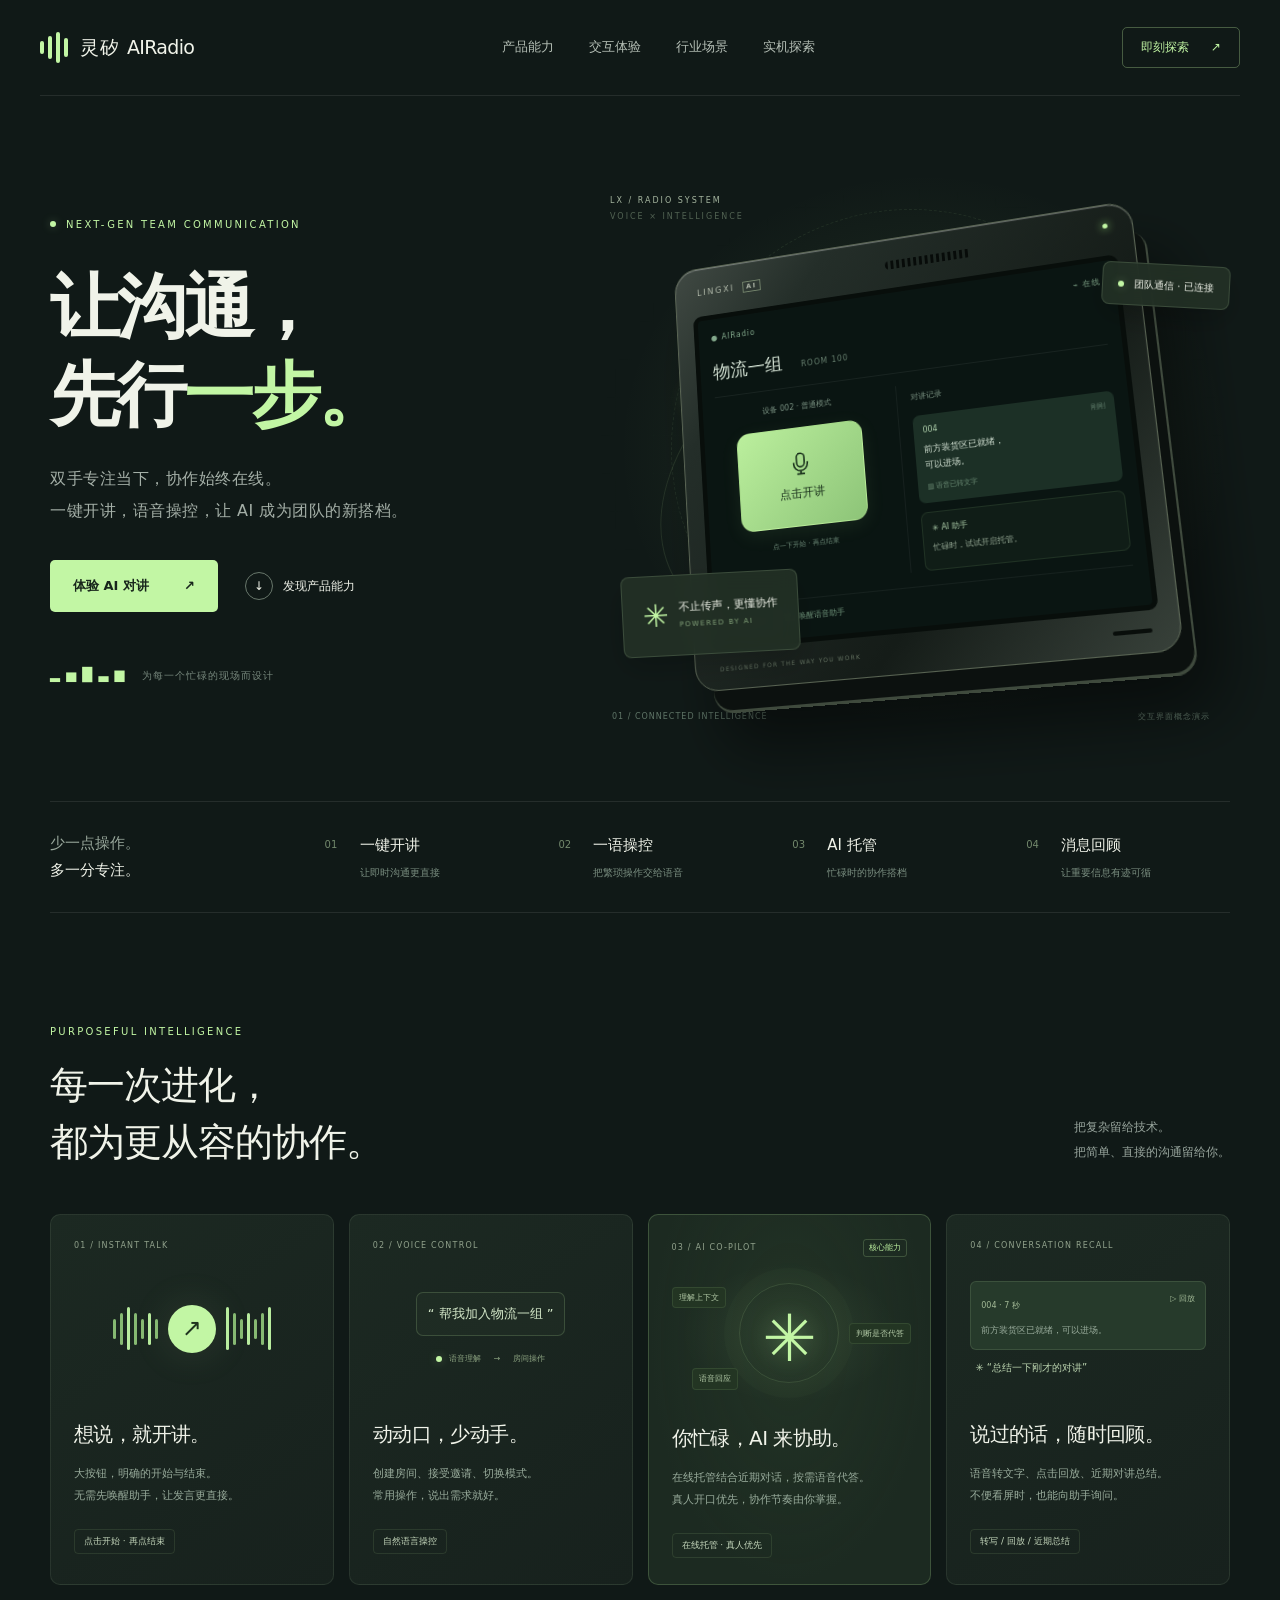
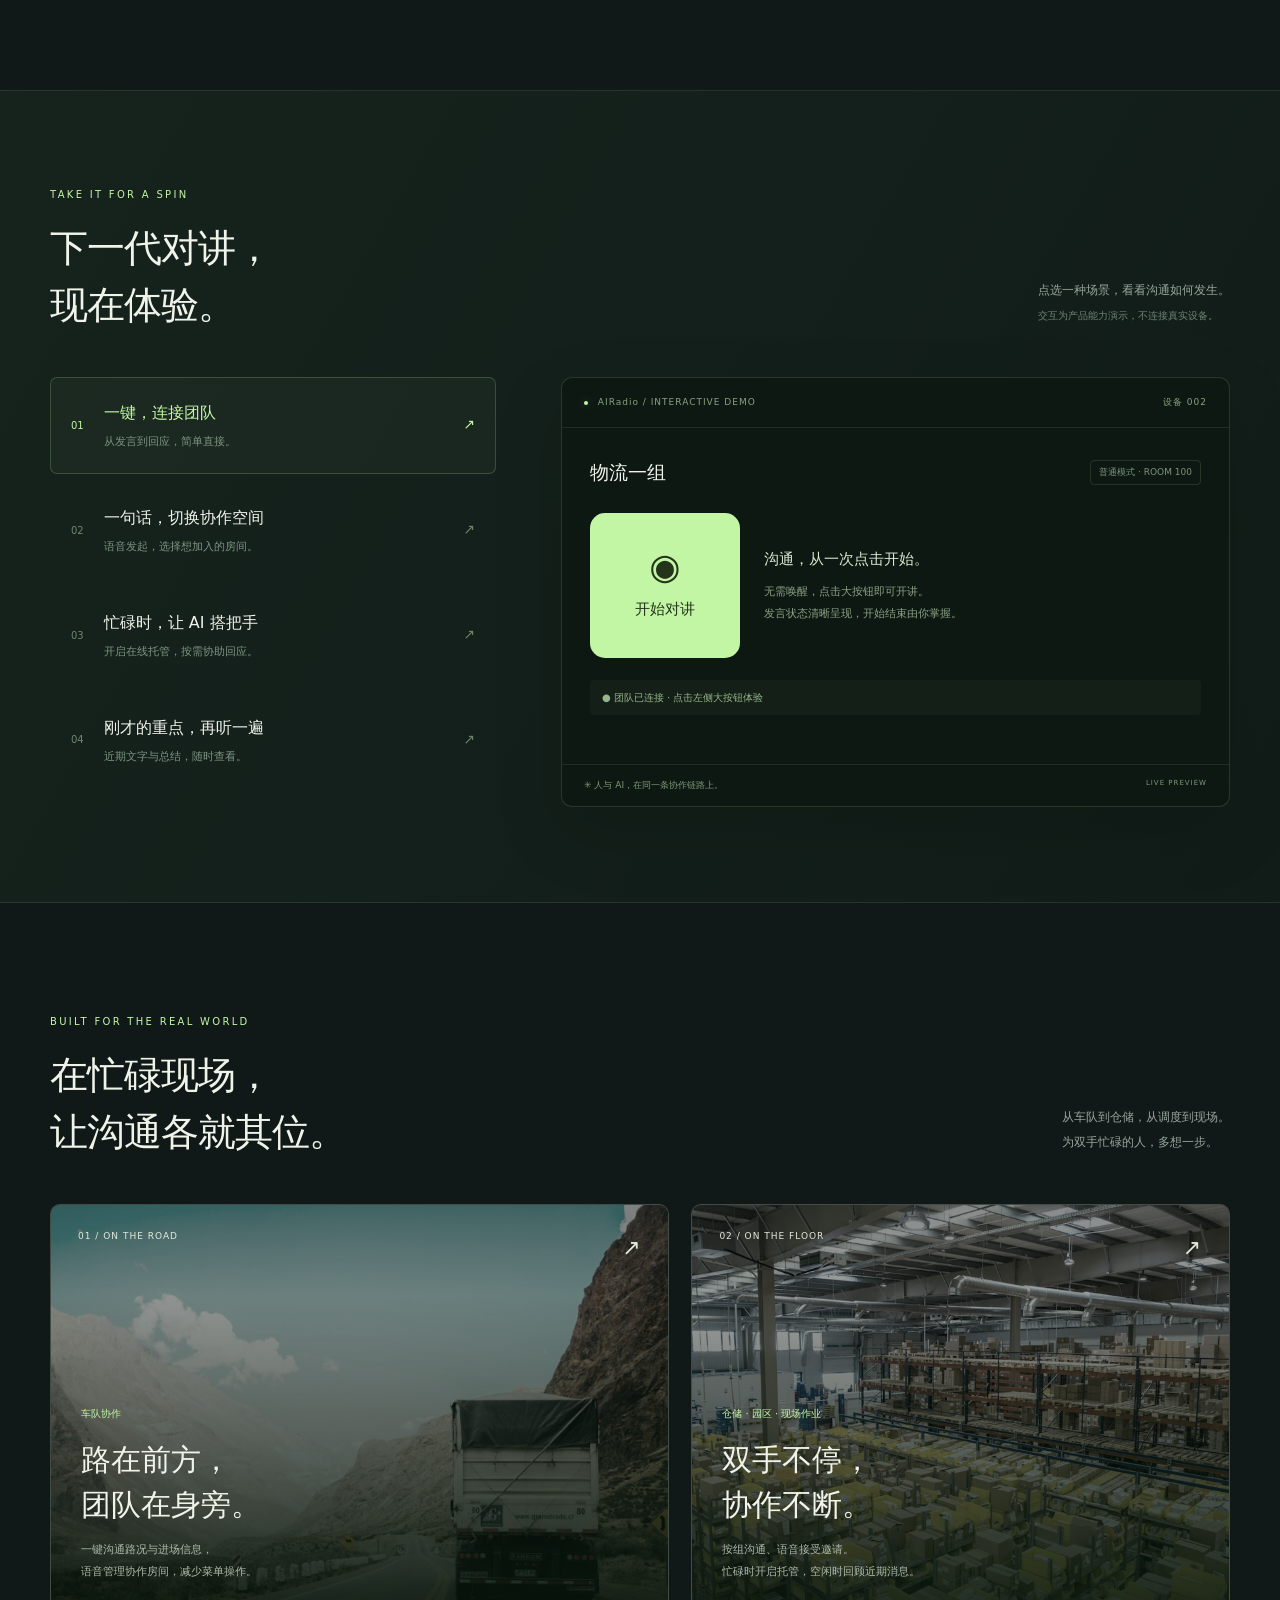
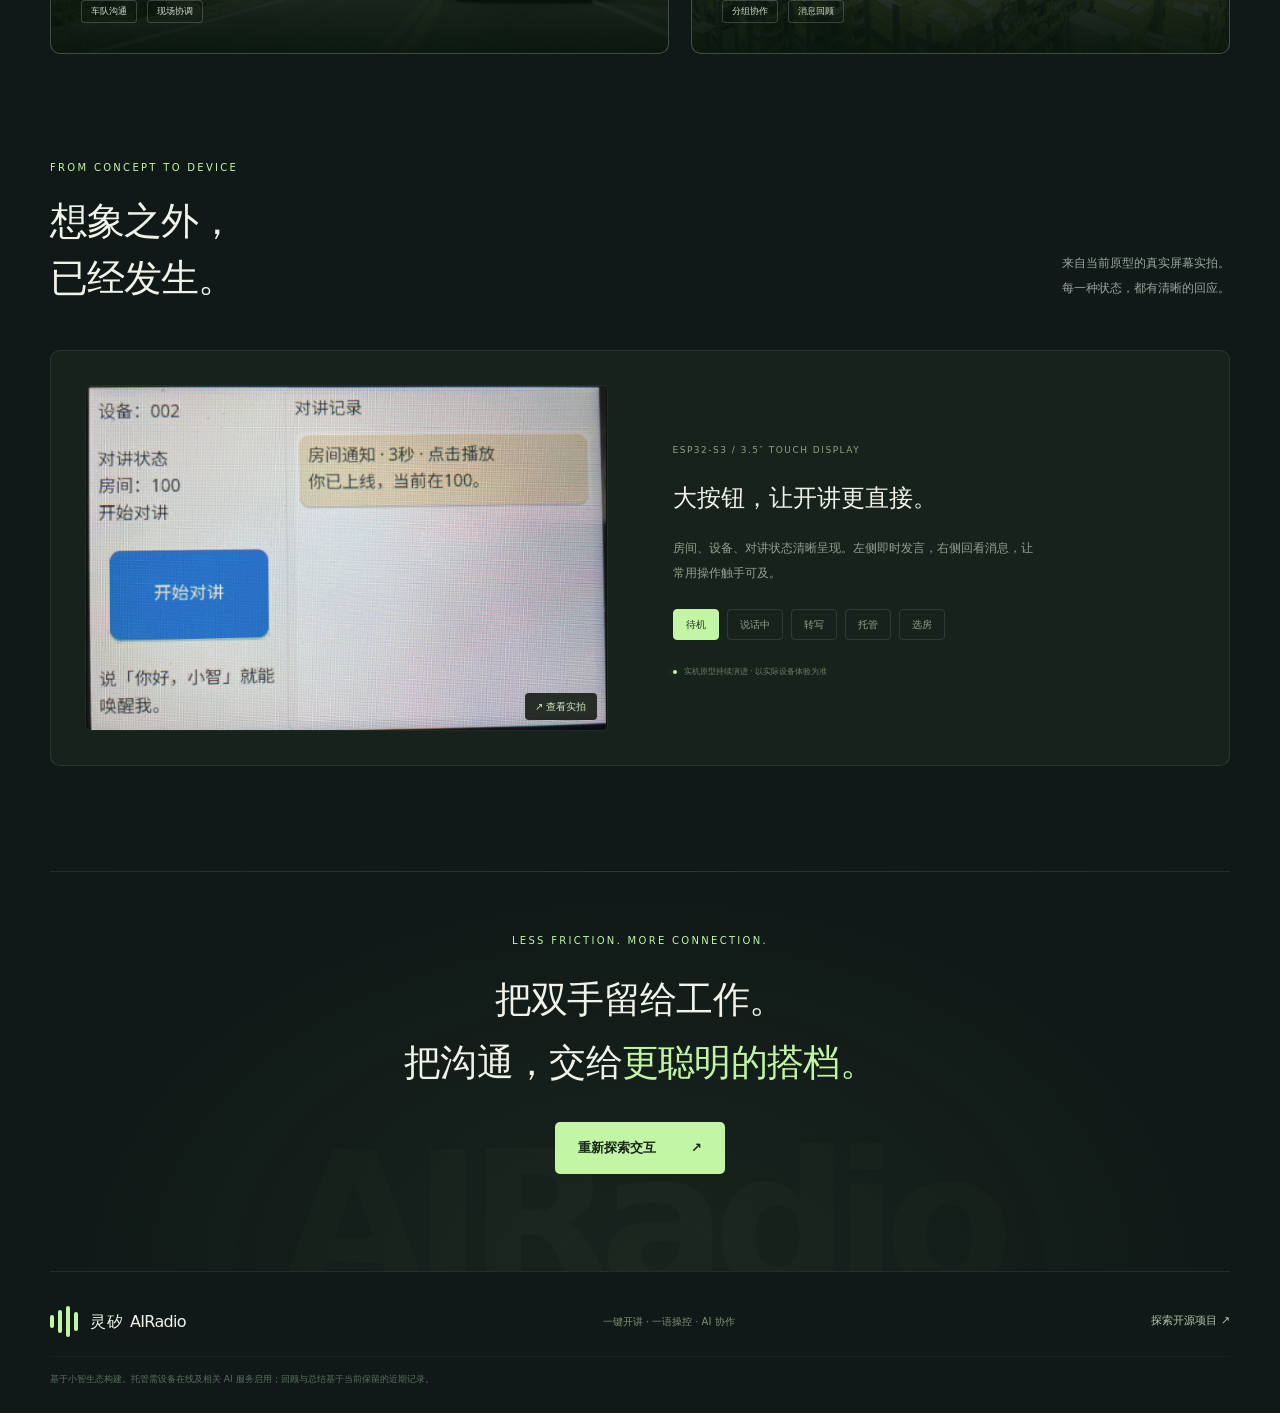
==== homeweb/index.html @ ac4392c3 "docs: 将项目定位为灵矽 AIRadio 并新增产品主页" ====
<!doctype html>
<html lang="zh-CN">
<head>
  <meta charset="utf-8"><meta name="viewport" content="width=device-width, initial-scale=1">
  <meta name="theme-color" content="#101917">
  <meta name="description" content="灵矽 AIRadio，面向忙碌现场的 AI 对讲。大按钮即时开讲，语音管理房间，AI 在线托管，近期消息随时回顾。">
  <title>灵矽 AIRadio — 让沟通，先行一步。</title>
  <link rel="icon" href="assets/favicon.svg" type="image/svg+xml">
  <link rel="stylesheet" href="styles.css">
  <script src="app.js" defer></script>
</head>
<body>
  <header class="site-header"><a class="brand" href="#" aria-label="灵矽 AIRadio 首页"><span class="brand-symbol"><i></i><i></i><i></i><i></i></span><span>灵矽 <b>AIRadio</b></span></a><nav aria-label="主导航"><a href="#capabilities">产品能力</a><a href="#experience">交互体验</a><a href="#scenarios">行业场景</a><a href="#reality">实机探索</a></nav><a class="header-action" href="#experience">即刻探索 <span>↗</span></a></header>
  <main>
    <section class="hero wrap" id="home">
      <div class="hero-copy"><div class="eyebrow"><span class="status-dot"></span> NEXT-GEN TEAM COMMUNICATION</div><h1>让沟通，<br>先行<span class="mint">一步。</span></h1><p class="hero-description">双手专注当下，协作始终在线。<br>一键开讲，语音操控，让 AI 成为团队的新搭档。</p><div class="hero-actions"><a class="button primary" href="#experience">体验 AI 对讲 <span>↗</span></a><a class="text-link" href="#capabilities"><span class="play-circle">↓</span> 发现产品能力</a></div><div class="hero-note"><span class="mini-wave">▂ ▅ █ ▃ ▆</span><span>为每一个忙碌的现场而设计</span></div></div>
      <div class="hero-visual"><div class="orbital orbital-one"></div><div class="orbital orbital-two"></div><div class="visual-coordinate">LX / RADIO SYSTEM<br><span>VOICE × INTELLIGENCE</span></div><div class="floating-tag live-tag"><span class="status-dot"></span> 团队通信 · 已连接</div>
        <div class="device" id="hero-device"><div class="device-top"><span class="device-brand">LINGXI <b>AI</b></span><span class="speaker-grille"></span><span class="device-led"></span></div><div class="device-screen"><div class="screen-top"><span>● AIRadio</span><span>⌁ 在线</span></div><div class="screen-room">物流一组 <span>ROOM 100</span></div><div class="screen-grid"><div class="screen-control"><span class="tiny-label">设备 002 · 普通模式</span><button class="talk-button" id="hero-talk" aria-label="体验开始对讲"><svg viewBox="0 0 32 32" aria-hidden="true"><rect x="11" y="4" width="10" height="17" rx="5"/><path d="M7 15v2a9 9 0 0 0 18 0v-2M16 26v4M11 30h10"/></svg><span>点击开讲</span></button><span class="screen-hint">点一下开始 · 再点结束</span></div><div class="screen-chat"><span class="tiny-label">对讲记录</span><div class="screen-message"><div>004 <span>刚刚</span></div><p>前方装货区已就绪，<br>可以进场。</p><small>▥ 语音已转文字</small></div><div class="screen-message ai-message"><div>✳ AI 助手</div><p>忙碌时，试试开启托管。</p></div></div></div><div class="screen-footer"><span class="status-dot"></span><span id="hero-device-status">说「你好，小智」唤醒语音助手</span></div></div><div class="device-bottom"><span>DESIGNED FOR THE WAY YOU WORK</span><i></i></div></div>
        <div class="floating-tag ai-tag"><span class="ai-icon">✳</span><div>不止传声，更懂协作<small>POWERED BY AI</small></div></div><div class="visual-bottom"><span>01 / CONNECTED INTELLIGENCE</span><span>交互界面概念演示</span></div></div>
    </section>
    <div class="principles wrap"><span>少一点操作。<br><b>多一分专注。</b></span><div><span>01</span><b>一键开讲</b><small>让即时沟通更直接</small></div><div><span>02</span><b>一语操控</b><small>把繁琐操作交给语音</small></div><div><span>03</span><b>AI 托管</b><small>忙碌时的协作搭档</small></div><div><span>04</span><b>消息回顾</b><small>让重要信息有迹可循</small></div></div>
    <section class="section wrap" id="capabilities"><div class="section-heading"><div><div class="eyebrow">PURPOSEFUL INTELLIGENCE</div><h2>每一次进化，<br>都为更从容的协作。</h2></div><p>把复杂留给技术。<br>把简单、直接的沟通留给你。</p></div><div class="feature-grid"><article class="feature-card talk-card"><div class="card-number">01 / INSTANT TALK</div><div class="wave-art" aria-hidden="true"><i></i><i></i><i></i><i></i><i></i><i></i><i></i><span>↗</span><i></i><i></i><i></i><i></i><i></i><i></i><i></i></div><h3>想说，就开讲。</h3><p>大按钮，明确的开始与结束。<br>无需先唤醒助手，让发言更直接。</p><span class="feature-chip">点击开始 · 再点结束</span></article><article class="feature-card voice-card"><div class="card-number">02 / VOICE CONTROL</div><div class="voice-art"><span>“ 帮我加入物流一组 ”</span><div><span class="status-dot"></span> 语音理解 <i>→</i> 房间操作</div></div><h3>动动口，少动手。</h3><p>创建房间、接受邀请、切换模式。<br>常用操作，说出需求就好。</p><span class="feature-chip">自然语言操控</span></article><article class="feature-card hosting-card"><div class="card-number">03 / AI CO-PILOT <span>核心能力</span></div><div class="hosting-art"><span class="intelligence-orb">✳</span><div class="orbit-label orbit-label-one">理解上下文</div><div class="orbit-label orbit-label-two">判断是否代答</div><div class="orbit-label orbit-label-three">语音回应</div></div><h3>你忙碌，AI 来协助。</h3><p>在线托管结合近期对话，按需语音代答。<br>真人开口优先，协作节奏由你掌握。</p><span class="feature-chip">在线托管 · 真人优先</span></article><article class="feature-card recall-card"><div class="card-number">04 / CONVERSATION RECALL</div><div class="recall-art"><div><span>004 · 7 秒</span><span>▷ 回放</span><p>前方装货区已就绪，可以进场。</p></div><span class="recall-summary">✳ “总结一下刚才的对讲”</span></div><h3>说过的话，随时回顾。</h3><p>语音转文字、点击回放、近期对讲总结。<br>不便看屏时，也能向助手询问。</p><span class="feature-chip">转写 / 回放 / 近期总结</span></article></div></section>
    <section class="experience-section" id="experience"><div class="wrap"><div class="section-heading"><div><div class="eyebrow">TAKE IT FOR A SPIN</div><h2>下一代对讲，<br>现在体验。</h2></div><p>点选一种场景，看看沟通如何发生。<br><span class="subtle">交互为产品能力演示，不连接真实设备。</span></p></div><div class="experience-layout"><div class="experience-tabs" role="tablist" aria-label="产品能力演示"><button class="experience-tab active" role="tab" id="tab-talk" aria-controls="demo-panel" aria-selected="true" data-mode="talk"><span>01</span><div><b>一键，连接团队</b><small>从发言到回应，简单直接。</small></div><i>↗</i></button><button class="experience-tab" role="tab" id="tab-voice" aria-controls="demo-panel" aria-selected="false" data-mode="voice" tabindex="-1"><span>02</span><div><b>一句话，切换协作空间</b><small>语音发起，选择想加入的房间。</small></div><i>↗</i></button><button class="experience-tab" role="tab" id="tab-hosting" aria-controls="demo-panel" aria-selected="false" data-mode="hosting" tabindex="-1"><span>03</span><div><b>忙碌时，让 AI 搭把手</b><small>开启在线托管，按需协助回应。</small></div><i>↗</i></button><button class="experience-tab" role="tab" id="tab-recall" aria-controls="demo-panel" aria-selected="false" data-mode="recall" tabindex="-1"><span>04</span><div><b>刚才的重点，再听一遍</b><small>近期文字与总结，随时查看。</small></div><i>↗</i></button></div><div class="demo-panel" id="demo-panel" role="tabpanel" aria-labelledby="tab-talk"><div class="demo-bar"><span><i class="status-dot"></i> AIRadio / INTERACTIVE DEMO</span><span>设备 002</span></div><div class="demo-content" id="demo-content" aria-live="polite"></div><div class="demo-bottom"><span>✳ 人与 AI，在同一条协作链路上。</span><span>LIVE PREVIEW</span></div></div></div></div></section>
    <section class="section wrap" id="scenarios"><div class="section-heading"><div><div class="eyebrow">BUILT FOR THE REAL WORLD</div><h2>在忙碌现场，<br>让沟通各就其位。</h2></div><p>从车队到仓储，从调度到现场。<br>为双手忙碌的人，多想一步。</p></div><div class="scenario-grid"><article class="scenario scenario-fleet"><img src="assets/truck.jpg" alt="公路上的运输卡车" loading="lazy"><div class="scenario-top"><span>01 / ON THE ROAD</span><span>↗</span></div><div class="scenario-copy"><span>车队协作</span><h3>路在前方，<br>团队在身旁。</h3><p>一键沟通路况与进场信息，<br>语音管理协作房间，减少菜单操作。</p><div class="scenario-tags"><span>车队沟通</span><span>现场协调</span></div></div></article><article class="scenario scenario-warehouse"><img src="assets/warehouse.jpg" alt="仓储物流作业环境" loading="lazy"><div class="scenario-top"><span>02 / ON THE FLOOR</span><span>↗</span></div><div class="scenario-copy"><span>仓储 · 园区 · 现场作业</span><h3>双手不停，<br>协作不断。</h3><p>按组沟通、语音接受邀请。<br>忙碌时开启托管，空闲时回顾近期消息。</p><div class="scenario-tags"><span>分组协作</span><span>消息回顾</span></div></div></article></div></section>
    <section class="reality-section wrap" id="reality"><div class="section-heading"><div><div class="eyebrow">FROM CONCEPT TO DEVICE</div><h2>想象之外，<br>已经发生。</h2></div><p>来自当前原型的真实屏幕实拍。<br>每一种状态，都有清晰的回应。</p></div><div class="reality-layout"><button class="real-photo" id="open-photo" aria-label="放大查看当前实机照片"><img id="real-image" src="assets/device-idle.png" alt="实机普通模式，蓝色大按钮和右侧对讲记录" loading="lazy"><span class="photo-expand">↗ 查看实拍</span></button><div class="reality-copy"><span class="hardware-label">ESP32-S3 / 3.5″ TOUCH DISPLAY</span><h3 id="real-title">大按钮，让开讲更直接。</h3><p id="real-description">房间、设备、对讲状态清晰呈现。左侧即时发言，右侧回看消息，让常用操作触手可及。</p><div class="photo-selectors" aria-label="选择实机照片"><button class="selected" data-photo="idle" aria-pressed="true">待机</button><button data-photo="speaking" aria-pressed="false">说话中</button><button data-photo="transcript" aria-pressed="false">转写</button><button data-photo="hosting" aria-pressed="false">托管</button><button data-photo="rooms" aria-pressed="false">选房</button></div><div class="reality-footnote"><span class="status-dot"></span> 实机原型持续演进 · 以实际设备体验为准</div></div></div></section>
    <section class="closing wrap"><div class="eyebrow">LESS FRICTION. MORE CONNECTION.</div><h2>把双手留给工作。<br>把沟通，交给<span class="mint">更聪明的搭档。</span></h2><a class="button primary" href="#experience">重新探索交互 <span>↗</span></a><div class="closing-mark" aria-hidden="true">AIRadio</div></section>
  </main>
  <footer class="wrap"><a class="brand" href="#"><span class="brand-symbol"><i></i><i></i><i></i><i></i></span><span>灵矽 <b>AIRadio</b></span></a><span>一键开讲 · 一语操控 · AI 协作</span><a href="https://github.com/liuzhe910422/AIRadio" target="_blank" rel="noopener noreferrer">探索开源项目 ↗</a><p>基于小智生态构建。托管需设备在线及相关 AI 服务启用；回顾与总结基于当前保留的近期记录。</p></footer>
  <dialog id="photo-dialog"><button class="dialog-close" aria-label="关闭照片">×</button><img alt="实机屏幕放大照片"><p id="photo-caption"></p></dialog>
</body>
</html>
---- homeweb/styles.css ----
:root{--bg:#101917;--surface:#17211e;--line:#ffffff16;--text:#f0f3e9;--muted:#98a59d;--mint:#c2f6a4;--font:'Space Grotesk','Noto Sans SC',system-ui,sans-serif}*{box-sizing:border-box}html{scroll-behavior:smooth;scroll-padding-top:100px}body{margin:0;background:var(--bg);color:var(--text);font-family:var(--font);font-size:14px;line-height:1.7}a{color:inherit;text-decoration:none}button{font:inherit;cursor:pointer}button,a{-webkit-tap-highlight-color:transparent}button:focus-visible,a:focus-visible{outline:2px solid var(--mint);outline-offset:6px}button{color:inherit}::selection{background:var(--mint);color:var(--bg)}.wrap{width:min(1240px,calc(100% - 100px));margin-inline:auto}.site-header{height:96px;width:min(1340px,calc(100% - 80px));margin:auto;display:flex;align-items:center;justify-content:space-between;border-bottom:1px solid var(--line);gap:25px}.brand{display:flex;align-items:center;gap:12px;font-size:19px;white-space:nowrap;letter-spacing:1px}.brand b{font-weight:500;letter-spacing:-.7px}.brand-symbol{display:flex;gap:4px;align-items:center;height:29px}.brand-symbol i{width:4px;background:var(--mint);height:13px;border-radius:4px}.brand-symbol i:nth-child(2){height:23px}.brand-symbol i:nth-child(3){height:31px}.brand-symbol i:nth-child(4){height:19px}.site-header nav{display:flex;gap:35px;color:#b4beb5;font-size:13px}.site-header nav a:hover,.text-link:hover{color:var(--mint)}.header-action{border:1px solid #c2f6a44d;border-radius:5px;padding:9px 18px;font-size:12px;color:var(--mint)}.header-action span{margin-left:18px}.hero{min-height:705px;display:grid;grid-template-columns:.9fr 1.1fr;align-items:center;gap:20px;position:relative}.hero-copy{padding:40px 0 35px;z-index:2}.eyebrow{font-size:10px;letter-spacing:2.3px;font-weight:500;color:var(--mint);display:flex;gap:10px;align-items:center}.status-dot{display:inline-block;width:6px;height:6px;border-radius:50%;background:var(--mint);box-shadow:0 0 10px #c2f6a44d;flex-shrink:0}.hero h1{font-size:clamp(56px,5.5vw,80px);line-height:1.25;letter-spacing:-3px;margin:30px 0 24px;font-weight:600}.mint{color:var(--mint)}.hero-description{font-size:16px;color:#a4afa7;line-height:2;letter-spacing:.5px}.hero-actions{display:flex;gap:27px;align-items:center;margin-top:33px}.button{display:inline-flex;gap:35px;align-items:center;justify-content:center;padding:15px 23px;border-radius:5px;font-size:13px;font-weight:600;transition:transform .2s,background .2s}.primary{background:var(--mint);color:#17251b}.primary:hover{background:#d7ffbf;transform:translateY(-3px)}.text-link{font-size:12px;display:flex;gap:10px;align-items:center}.play-circle{width:28px;height:28px;border:1px solid #68776b;border-radius:50%;display:grid;place-items:center}.hero-note{display:flex;align-items:center;gap:16px;color:#76877c;font-size:10px;letter-spacing:1px;margin-top:52px}.mini-wave{color:var(--mint);font-size:13px}.hero-visual{height:600px;position:relative;display:flex;align-items:center;justify-content:center;background:radial-gradient(ellipse at 52% 50%,#9fda7820,transparent 65%)}.hero-visual:before{content:'';position:absolute;inset:20px -15px;background-image:linear-gradient(#b7d6ad08 1px,transparent 1px),linear-gradient(90deg,#b7d6ad08 1px,transparent 1px);background-size:38px 38px;mask-image:radial-gradient(ellipse,black,transparent 70%)}.orbital{position:absolute;width:540px;height:330px;border:1px solid #c2f6a41b;border-radius:50%;transform:rotate(-28deg)}.orbital-two{width:480px;height:480px;transform:rotate(-28deg);border-style:dashed;border-color:#c2f6a414}.orbital-one:after{content:'';position:absolute;width:7px;height:7px;border-radius:50%;background:var(--mint);left:18%;top:4%;box-shadow:0 0 20px var(--mint)}.visual-coordinate{position:absolute;top:44px;left:18px;color:#a5b59f;font-size:8px;letter-spacing:2px;line-height:2}.visual-coordinate span{color:#526353}.visual-bottom{position:absolute;bottom:25px;inset-inline:20px;display:flex;justify-content:space-between;font-size:8px;letter-spacing:1px;color:#607668}.device{width:485px;padding:19px 18px 15px;background:linear-gradient(130deg,#404943 0%,#242e29 20%,#151c18 65%,#38413a);border:1px solid #596453;border-radius:25px;transform:perspective(1300px) rotateY(-13deg) rotateX(9deg) rotateZ(-7deg);box-shadow:14px 25px 0 -5px #0c110f,15px 27px 0 -4px #3f4a3d,30px 55px 65px #0008,inset 0 1px 1px #ffffff55;position:relative;z-index:2;transition:transform .7s}.device:hover{transform:perspective(1300px) rotateY(-7deg) rotateX(5deg) rotateZ(-4deg)}.device-top{height:33px;display:flex;align-items:flex-start;justify-content:space-between;padding:0 6px}.device-brand{font-size:9px;letter-spacing:2px;color:#b1b9aa}.device-brand b{border:1px solid #73836b;padding:1px 3px;margin-left:4px;font-size:7px}.speaker-grille{height:9px;width:90px;border-radius:5px;background:repeating-linear-gradient(90deg,#070b09 0 3px,transparent 3px 6px);margin-top:4px}.device-led{height:5px;width:5px;border-radius:50%;background:var(--mint);box-shadow:0 0 9px #b1ff8a}.device-screen{background:#0a1512;border:5px solid #080e0b;border-radius:9px;overflow:hidden;padding:14px;color:#d5e3d5}.screen-top{display:flex;justify-content:space-between;font-size:8px;color:#83a98c;letter-spacing:1px}.screen-room{font-size:19px;margin:13px 0;border-bottom:1px solid #ffffff0f;padding-bottom:11px}.screen-room>span{font-size:8px;letter-spacing:1px;color:#667f6e;margin-left:14px}.screen-grid{display:grid;grid-template-columns:.9fr 1.1fr;gap:17px}.tiny-label{font-size:8px;color:#7b9383}.screen-control{display:flex;align-items:center;flex-direction:column;padding-top:1px}.talk-button{border:1px solid #d4ffa540;background:linear-gradient(135deg,#bbef9d,#8dc478);color:#19301b;border-radius:14px;width:134px;height:102px;display:flex;flex-direction:column;align-items:center;justify-content:center;gap:8px;margin-top:15px;font-size:12px;box-shadow:0 5px 20px #a5e58315;transition:.25s}.talk-button:hover{box-shadow:0 0 30px #a5e58344}.talk-button svg{width:26px;height:26px;fill:none;stroke:currentColor;stroke-width:2}.talk-button.is-talking{background:#f0c771}.screen-hint{font-size:7px;color:#6e8b79;margin-top:13px}.screen-chat{border-left:1px solid #ffffff0d;padding-left:14px}.screen-message{font-size:9px;background:#1c3026;border-radius:7px;padding:9px;margin-top:9px}.screen-message>div{color:#adceaa;font-size:8px}.screen-message>div>span{float:right;color:#5f7c6a;font-size:7px}.screen-message p{margin:5px 0;line-height:1.8}.screen-message small{font-size:7px;color:#6d8e77}.ai-message{background:#c2f6a409;border:1px solid #c2f6a418}.ai-message p{font-size:8px;color:#98ab97}.screen-footer{display:flex;gap:7px;align-items:center;border-top:1px solid #ffffff0d;padding-top:10px;margin-top:14px;font-size:8px;color:#72977d}.screen-footer .status-dot{width:4px;height:4px}.device-bottom{display:flex;align-items:center;justify-content:space-between;margin-top:14px;padding-inline:8px;color:#657362;font-size:6px;letter-spacing:1.3px}.device-bottom i{width:37px;height:4px;background:#090e0b;border-radius:3px}.floating-tag{position:absolute;z-index:3;display:flex;gap:10px;align-items:center;border:1px solid #a4c09733;background:#233126db;backdrop-filter:blur(12px);border-radius:8px;box-shadow:0 12px 30px #0003}.live-tag{right:0;top:115px;font-size:10px;padding:12px 15px;transform:rotate(3deg)}.ai-tag{bottom:95px;left:30px;padding:13px 20px;font-size:11px;transform:rotate(-3deg)}.ai-tag small{display:block;color:#83a179;font-size:7px;letter-spacing:1.4px;margin-top:3px}.ai-icon{font-size:31px;color:var(--mint)}.principles{display:grid;grid-template-columns:1.2fr repeat(4,1fr);gap:30px;padding-block:28px;border-block:1px solid var(--line)}.principles>span{font-size:15px;color:#99a89c;line-height:1.8}.principles>span b{color:var(--text);font-weight:500}.principles>div{display:grid;grid-template-columns:25px 1fr;align-content:center;column-gap:10px}.principles>div>span{font-size:10px;color:#72886c;padding-top:3px}.principles b{font-size:15px;font-weight:500}.principles small{grid-column:2;color:#7a8e80;font-size:10px;margin-top:5px}.section{padding-top:110px;padding-bottom:105px}.section-heading{display:flex;align-items:flex-end;justify-content:space-between;gap:30px;margin-bottom:43px}.section-heading h2{font-size:38px;line-height:1.5;letter-spacing:-1px;font-weight:500;margin:17px 0 0}.section-heading>p{font-size:12px;color:var(--muted);line-height:2.1;margin:0 0 6px}.feature-grid{display:grid;grid-template-columns:repeat(4,1fr);gap:15px}.feature-card{background:linear-gradient(145deg,#1c2922,#17211d);border:1px solid #d9f5ca16;padding:24px 23px 26px;border-radius:10px;overflow:hidden;transition:transform .3s,border-color .3s}.feature-card:hover{transform:translateY(-6px);border-color:#c2f6a458}.card-number{font-size:8px;letter-spacing:1.2px;color:#91a28c;display:flex;align-items:center;justify-content:space-between;white-space:nowrap}.card-number>span{color:var(--mint);font-size:8px;letter-spacing:0;border:1px solid #c2f6a433;border-radius:3px;padding:1px 5px}.feature-card h3{font-size:20px;letter-spacing:-.6px;margin:12px 0;font-weight:500}.feature-card p{font-size:11px;line-height:2;color:#98ab9b;margin:0}.feature-chip{display:inline-block;margin-top:22px;font-size:9px;color:#c5d7bc;border:1px solid #c2f6a41b;padding:4px 9px;border-radius:4px}.wave-art,.voice-art,.hosting-art,.recall-art{height:152px;position:relative;display:flex;align-items:center;justify-content:center}.wave-art{gap:4px}.wave-art i{height:20px;width:3px;border-radius:3px;background:#86b972}.wave-art i:nth-child(3n){height:43px;background:#b8ec9e}.wave-art i:nth-child(4n){height:62px}.wave-art i:nth-child(2n){height:32px}.wave-art>span{display:grid;place-items:center;width:48px;height:48px;flex-shrink:0;margin-inline:6px;border-radius:50%;background:var(--mint);color:#20341f;font-size:24px;box-shadow:0 0 40px #b6e39820}.voice-art{flex-direction:column;gap:16px}.voice-art>span{font-size:13px;white-space:nowrap;color:#d3e7c8;padding:10px 11px;border:1px solid #bce69e30;border-radius:7px;background:#bce69e06}.voice-art>div{display:flex;align-items:center;gap:7px;font-size:8px;color:#8ca380}.voice-art i{font-style:normal;margin-inline:6px}.hosting-card{background:radial-gradient(ellipse at 50% 35%,#3c573530,transparent 70%),#1c2a21;border-color:#c2f6a432}.hosting-art{background:radial-gradient(ellipse,#c2f6a414,transparent 65%)}.intelligence-orb{font-size:65px;color:var(--mint);width:100px;height:100px;border:1px solid #c2f6a421;border-radius:50%;display:grid;place-items:center;box-shadow:0 0 0 15px #c2f6a405;text-shadow:0 0 22px #b9ffa34a}.orbit-label{position:absolute;font-size:8px;padding:3px 6px;background:#233523;border:1px solid #c2f6a41a;border-radius:4px;color:#b2c9a6}.orbit-label-one{left:0;top:30px}.orbit-label-two{right:-4px;top:66px}.orbit-label-three{left:20px;bottom:19px}.recall-art{flex-direction:column;gap:9px;align-items:stretch}.recall-art>div{border:1px solid #b2d69e25;border-radius:6px;padding:10px;background:#263a2b}.recall-art>div span{font-size:8px;color:#a3ba97}.recall-art>div span:nth-child(2){float:right}.recall-art p{font-size:9px;margin-top:5px;white-space:nowrap}.recall-summary{font-size:10px;color:#bdd6b1;padding-left:5px}.experience-section{border-block:1px solid var(--line);padding-block:95px;background:linear-gradient(120deg,#16231d,#111c18)}.subtle{font-size:10px;color:#6f8376}.experience-layout{display:grid;grid-template-columns:.8fr 1.2fr;gap:65px}.experience-tabs{display:flex;flex-direction:column;gap:8px}.experience-tab{display:flex;text-align:left;align-items:center;gap:20px;border:1px solid transparent;background:transparent;border-radius:7px;padding:21px 20px;transition:.3s}.experience-tab>span{font-size:10px;color:#70856f}.experience-tab b{font-weight:500;font-size:16px}.experience-tab small{display:block;font-size:11px;color:#7d9582;margin-top:7px}.experience-tab>i{margin-left:auto;font-style:normal;color:#6c8369}.experience-tab.active{border-color:#c2f6a430;background:#c2f6a409}.experience-tab.active>span,.experience-tab.active>i,.experience-tab.active b{color:var(--mint)}.demo-panel{border:1px solid #96bd8b32;border-radius:11px;overflow:hidden;background:#0d1813;display:flex;flex-direction:column;min-height:430px;box-shadow:0 25px 70px #0002}.demo-bar{display:flex;justify-content:space-between;padding:17px 22px;border-bottom:1px solid var(--line);font-size:9px;letter-spacing:1px;color:#88a380}.demo-bar .status-dot{width:4px;height:4px;margin-right:6px}.demo-content{padding:28px;flex:1;animation:appear .35s}.demo-bottom{display:flex;justify-content:space-between;gap:10px;padding:13px 22px;border-top:1px solid var(--line);font-size:9px;color:#7c9877}.demo-bottom>span:last-child{font-size:7px;letter-spacing:1px}.demo-room{display:flex;align-items:center;justify-content:space-between;font-size:19px;margin-bottom:25px}.demo-room small{font-size:9px;color:#7c9477;border:1px solid #c2f6a420;border-radius:4px;padding:4px 8px}.demo-talk-layout{display:grid;grid-template-columns:150px 1fr;gap:24px;align-items:center}.demo-talk-button{border:0;border-radius:15px;background:var(--mint);color:#23341b;width:150px;height:145px;display:flex;flex-direction:column;align-items:center;justify-content:center;gap:12px;font-size:15px}.demo-talk-button .mic-symbol{font-size:36px;line-height:1}.demo-talk-button.recording{background:#f1ce83;animation:record 1.5s infinite}.demo-info{font-size:11px;color:#8ca284}.demo-info b{display:block;color:#dae9cf;font-size:15px;font-weight:400;margin-bottom:9px}.demo-info p{margin:0;line-height:2}.demo-event{margin-top:22px;background:#c2f6a408;padding:9px 12px;border-radius:4px;color:#96b58a;font-size:10px}.command-bubble{display:flex;align-items:center;gap:10px;border:1px solid #c2f6a42a;background:#c2f6a40a;border-radius:8px;padding:13px 17px;font-size:15px;color:#daecd1;margin-bottom:17px}.command-bubble span{color:var(--mint);font-size:22px}.room-options{display:grid;grid-template-columns:1fr 1fr;gap:10px}.room-option{border:1px solid #c2f6a420;background:#18291c;border-radius:6px;text-align:left;padding:14px;color:#cddfc2;font-size:12px}.room-option small{display:block;color:#718c69;font-size:9px;margin-top:5px}.room-option.selected{border-color:var(--mint)}.hosting-demo-head{display:flex;align-items:center;justify-content:space-between;margin-bottom:15px}.hosting-demo-head>span{color:#dfc98a;font-size:11px}.toggle{border:1px solid #b7be9c44;background:#263123;width:46px;height:25px;padding:3px;border-radius:30px}.toggle i{display:block;height:17px;width:17px;background:#8c9e85;border-radius:50%;transition:transform .25s}.toggle[aria-checked=true]{background:var(--mint)}.toggle[aria-checked=true] i{background:#2c4622;transform:translateX(20px)}.dialog-message{font-size:12px;border-radius:7px;padding:12px 15px;background:#203023;margin-bottom:10px;max-width:85%}.dialog-message small{display:block;font-size:9px;color:#9bb38e;margin-bottom:5px}.dialog-message.ai{margin-left:auto;background:#c2f6a412;border:1px solid #c2f6a425;color:#c4e5b3}.demo-caption{font-size:9px;color:#6f8968;margin-top:15px}.summary-box{padding:17px;border:1px solid #c2f6a427;border-radius:7px;background:#c2f6a408;color:#bdd3b1;font-size:12px;line-height:2}.summary-box b{display:block;color:var(--mint);font-weight:400;font-size:10px;margin-bottom:8px}.scenario-grid{display:grid;grid-template-columns:1.15fr 1fr;gap:22px}.scenario{height:450px;position:relative;border-radius:10px;overflow:hidden;border:1px solid #ffffff20;background:#253229}.scenario>img{width:100%;height:100%;object-fit:cover;filter:saturate(.4) brightness(.75);transition:transform .8s}.scenario:hover>img{transform:scale(1.05)}.scenario:after{content:'';position:absolute;inset:0;background:linear-gradient(180deg,#0e1a1750,#0d1b1330 20%,#07150bf2 100%)}.scenario-top{position:absolute;z-index:1;inset:24px 27px auto;display:flex;justify-content:space-between;color:#e3eadd;font-size:9px;letter-spacing:1px}.scenario-top>span:last-child{font-size:22px}.scenario-copy{position:absolute;z-index:1;bottom:30px;left:30px}.scenario-copy>span{font-size:10px;color:var(--mint)}.scenario-copy h3{font-size:30px;font-weight:500;line-height:1.5;margin:12px 0}.scenario-copy p{font-size:11px;color:#acb9aa;line-height:2}.scenario-tags{display:flex;gap:10px;margin-top:17px}.scenario-tags span{font-size:9px;border:1px solid #ffffff30;border-radius:3px;padding:3px 9px;color:#ced8c9}.reality-section{padding-bottom:105px}.reality-layout{display:grid;grid-template-columns:1fr 1fr;gap:65px;align-items:center;padding:34px;border:1px solid var(--line);border-radius:10px;background:#18221d}.real-photo{padding:0;background:#0c130f;border:1px solid #5b685049;border-radius:6px;position:relative;overflow:hidden;aspect-ratio:1.51;display:block;width:100%}.real-photo>img{width:100%;height:100%;object-fit:contain;display:block}.photo-expand{position:absolute;bottom:10px;right:10px;font-size:10px;background:#0d160cd9;padding:5px 10px;border-radius:4px;color:#d0e5c0}.hardware-label{font-size:9px;letter-spacing:1.5px;color:#8ba27f}.reality-copy h3{font-weight:500;font-size:24px;margin:17px 0}.reality-copy>p{font-size:12px;line-height:2.1;color:#8fa18f;max-width:365px;min-height:50px}.photo-selectors{display:flex;gap:8px;margin-top:23px;flex-wrap:wrap}.photo-selectors button{background:transparent;border:1px solid #b3d1a325;border-radius:4px;color:#92a288;padding:6px 12px;font-size:10px}.photo-selectors button.selected{background:var(--mint);color:#25331d;border-color:var(--mint)}.reality-footnote{font-size:8px;color:#697f63;margin-top:25px;display:flex;align-items:center;gap:7px}.reality-footnote .status-dot{width:4px;height:4px}.closing{position:relative;overflow:hidden;min-height:400px;padding:60px 0 95px;text-align:center;border-top:1px solid var(--line);background:radial-gradient(ellipse at 50% 100%,#8ba97412,transparent 70%)}.closing .eyebrow{justify-content:center}.closing h2{font-size:37px;font-weight:500;line-height:1.7;letter-spacing:-.7px;margin:20px 0 27px;position:relative;z-index:1}.closing .button{position:relative;z-index:1}.closing-mark{position:absolute;bottom:-75px;left:50%;transform:translateX(-50%);font-size:190px;font-weight:700;letter-spacing:-15px;line-height:1.3;color:#c2f6a405;white-space:nowrap;pointer-events:none}footer{display:flex;align-items:center;justify-content:space-between;flex-wrap:wrap;gap:20px;border-top:1px solid var(--line);padding-block:35px 26px}footer .brand{font-size:16px}footer>span{font-size:10px;color:#7e927b}footer>a:last-of-type{font-size:11px;color:#b5c6ac}footer>p{width:100%;font-size:9px;color:#59705e;margin:0;padding-top:15px;border-top:1px solid #ffffff08}dialog{max-width:min(950px,90vw);padding:30px 20px 10px;background:#18231c;color:var(--text);border:1px solid #a5bf9244;border-radius:10px}dialog::backdrop{background:#030a07df;backdrop-filter:blur(9px)}dialog img{max-width:100%;max-height:75vh;display:block;margin:auto}dialog p{font-size:12px;color:#b8c9b0}.dialog-close{position:absolute;right:5px;top:0;width:30px;height:30px;background:none;border:0;font-size:23px}.reveal{opacity:0;transform:translateY(20px);transition:opacity .7s,transform .7s}.reveal.visible{opacity:1;transform:translateY(0)}@keyframes appear{from{opacity:0;transform:translateY(6px)}to{opacity:1;transform:translateY(0)}}@keyframes record{50%{box-shadow:0 0 0 7px #f1ce8310}}@media(min-width:1550px){.hero{min-height:780px}.hero-visual{transform:scale(1.06)}}@media(max-width:1150px){.wrap{width:calc(100% - 64px)}.site-header{width:calc(100% - 64px)}.hero h1{font-size:64px}.hero-visual{transform:scale(.88);transform-origin:center right}.hero{grid-template-columns:.9fr 1.1fr;gap:0;min-height:660px}.device{flex-shrink:0}.hero-actions{gap:15px}.feature-grid{grid-template-columns:1fr 1fr}.feature-card{padding:25px 30px}.voice-art>span{font-size:15px}.experience-layout{gap:28px;grid-template-columns:.85fr 1.15fr}.experience-tab{padding:20px 12px;gap:12px}.experience-tab b{font-size:14px}.demo-content{padding:22px}.demo-talk-layout{gap:16px;grid-template-columns:130px 1fr}.demo-talk-button{width:130px}.reality-layout{gap:30px}.principles{gap:18px}.principles>div{column-gap:4px;grid-template-columns:20px 1fr}.reality-copy h3{font-size:21px}}
@media(max-width:800px){.site-header{height:80px}.site-header nav{gap:18px;font-size:11px}.header-action{display:none}.hero{grid-template-columns:1fr;min-height:auto}.hero-copy{padding-top:65px}.hero h1{font-size:70px}.hero-description{font-size:15px}.hero-note{margin-top:30px}.hero-visual{transform:none;height:530px;max-width:620px;width:100%;margin:auto}.live-tag{right:15px;top:70px}.visual-coordinate{top:20px}.ai-tag{bottom:60px}.visual-bottom{bottom:0}.principles{margin-top:35px;grid-template-columns:repeat(4,1fr);gap:12px}.principles>span{grid-column:1/-1;font-size:14px;display:flex;gap:8px}.principles>span br{display:none}.principles b{font-size:13px}.principles small{font-size:9px}.section{padding-block:80px}.section-heading h2{font-size:32px}.section-heading>p{font-size:11px}.experience-section{padding-block:70px}.experience-layout{grid-template-columns:1fr}.experience-tabs{display:grid;grid-template-columns:1fr 1fr;gap:8px}.experience-tab{padding:15px 12px;gap:9px}.experience-tab b{font-size:12px}.experience-tab small{font-size:9px}.experience-tab>i{display:none}.demo-panel{min-height:400px}.demo-content{padding:25px 35px}.demo-talk-layout{grid-template-columns:150px 1fr;gap:35px}.demo-talk-button{width:150px}.scenario-grid{gap:15px;grid-template-columns:1fr 1fr}.scenario{height:400px}.scenario-copy{left:22px;right:15px}.scenario-copy h3{font-size:25px}.scenario-top{inset-inline:22px}.scenario-copy p{font-size:10px}.reality-section{padding-bottom:80px}.reality-layout{padding:25px;grid-template-columns:1fr;gap:25px}.real-photo{max-width:550px;margin:auto}.reality-copy>p{max-width:none;min-height:0}.closing h2{font-size:29px}.closing-mark{font-size:145px;bottom:-50px}footer>span{display:none}}
@media(max-width:520px){.wrap,.site-header{width:calc(100% - 40px)}.site-header{height:72px}.brand{font-size:17px;gap:9px}.site-header nav{gap:15px}.site-header nav a:nth-child(3),.site-header nav a:nth-child(4){display:none}.hero-copy{padding-top:48px}.eyebrow{font-size:8px;letter-spacing:1.6px}.hero h1{font-size:58px;margin-top:24px;letter-spacing:-2px}.hero-description{font-size:12px;line-height:2.1}.hero-actions{gap:20px}.button{padding:13px 18px;font-size:11px;gap:22px}.text-link{font-size:10px;gap:7px}.hero-note{font-size:8px}.hero-visual{height:360px;margin-top:15px;background:radial-gradient(ellipse,#9fda7820,transparent 70%)}.device{width:385px;padding:14px 12px 12px;transform:perspective(1000px) rotateY(-12deg) rotateX(8deg) rotateZ(-6deg) scale(.78);flex-shrink:0}.device:hover{transform:perspective(1000px) rotateY(-12deg) rotateX(8deg) rotateZ(-6deg) scale(.78)}.device-screen{padding:10px}.device-top{height:27px}.screen-grid{gap:8px}.talk-button{width:105px;height:85px;font-size:10px}.screen-message{font-size:8px;padding:7px}.screen-chat{padding-left:9px}.screen-hint{font-size:6px}.screen-room{font-size:16px}.orbital{width:320px;height:230px}.orbital-two{width:300px;height:300px}.floating-tag{border-radius:5px}.live-tag{font-size:8px;padding:7px 9px;top:30px;right:0}.ai-tag{padding:7px 11px;left:0;bottom:27px;font-size:9px}.ai-icon{font-size:24px}.ai-tag small{font-size:6px}.visual-coordinate{top:3px;left:0;font-size:6px}.visual-bottom{font-size:5px;inset-inline:0;bottom:0}.principles{margin-top:25px;padding-block:20px;grid-template-columns:1fr 1fr;gap:20px}.principles>span{margin-bottom:0;font-size:13px}.principles>div{grid-template-columns:20px 1fr;column-gap:5px}.principles b{font-size:14px}.principles small{font-size:10px}.section{padding-block:65px}.section-heading{display:block;margin-bottom:28px}.section-heading h2{font-size:29px;margin-top:14px}.section-heading>p{margin-top:20px;font-size:11px}.feature-grid{gap:12px}.feature-card{padding:17px 14px 20px;border-radius:7px}.card-number{font-size:6px;letter-spacing:.5px}.card-number>span{font-size:6px;padding-inline:3px}.feature-card h3{font-size:16px;letter-spacing:-.5px;margin-top:6px}.feature-card p{font-size:9px;line-height:1.9}.feature-card p br{display:none}.feature-chip{font-size:7px;padding:3px 6px;margin-top:14px;white-space:nowrap}.wave-art,.voice-art,.hosting-art,.recall-art{height:125px}.wave-art{gap:3px}.wave-art>span{width:34px;height:34px;margin-inline:3px;font-size:19px}.wave-art i{width:2px}.wave-art i:nth-child(4n){height:45px}.voice-art>span{font-size:9px;padding:8px 5px}.voice-art>div{font-size:6px;gap:4px}.voice-art i{margin-inline:2px}.voice-art .status-dot{width:4px;height:4px}.intelligence-orb{width:75px;height:75px;font-size:45px}.orbit-label{font-size:6px;padding:2px 4px}.orbit-label-one{left:-6px;top:19px}.orbit-label-two{right:-6px;top:53px}.orbit-label-three{bottom:13px;left:0}.recall-art>div{padding:7px}.recall-art>div span{font-size:6px}.recall-art p{font-size:7px;white-space:normal}.recall-summary{font-size:7px;padding:0}.experience-section{padding-block:60px}.experience-tabs{gap:7px}.experience-tab{padding:13px 9px;gap:8px}.experience-tab>span{font-size:8px}.experience-tab b{font-size:11px;letter-spacing:-.3px}.experience-tab small{display:none}.demo-bar{padding:14px;font-size:7px;letter-spacing:.5px}.demo-content{padding:22px 17px}.demo-panel{min-height:370px}.demo-room{font-size:17px}.demo-talk-layout{grid-template-columns:110px 1fr;gap:18px}.demo-talk-button{width:110px;height:125px;font-size:13px}.demo-info{font-size:10px}.demo-info b{font-size:13px}.demo-bottom{padding:12px;font-size:8px}.demo-bottom>span:last-child{display:none}.demo-event{font-size:8px}.command-bubble{font-size:12px;padding:11px}.room-option{font-size:11px;padding:12px}.dialog-message{font-size:11px}.scenario-grid{grid-template-columns:1fr;gap:17px}.scenario{height:380px}.scenario-copy h3{font-size:29px}.scenario-copy p{font-size:11px}.reality-layout{padding:16px;gap:20px}.reality-copy{padding:3px}.reality-copy h3{font-size:21px}.reality-copy>p{font-size:11px}.hardware-label{font-size:8px}.photo-selectors{gap:6px}.photo-selectors button{padding:6px 10px}.reality-footnote{font-size:7px}.reality-section{padding-bottom:60px}.closing{padding:50px 0 70px;min-height:320px}.closing h2{font-size:25px;letter-spacing:-1px;line-height:1.8}.closing-mark{font-size:100px;letter-spacing:-8px;bottom:-30px}footer{gap:15px;padding-block:25px}footer .brand{font-size:14px}footer>a:last-of-type{font-size:10px}footer>p{font-size:8px;line-height:1.9}dialog{padding:30px 12px 8px}dialog p{font-size:10px}}
@media(prefers-reduced-motion:reduce){html{scroll-behavior:auto}*,*:before,*:after{animation:none!important;transition:none!important}.reveal{opacity:1;transform:none}}
/* Keep transformed decorative hardware inside the mobile grid's available width. */
.hero-copy,.hero-visual{min-width:0}
@media(max-width:520px){.hero-visual{overflow:clip}.live-tag{right:4px}.hero-visual:before{inset-inline:0}}
@media(min-width:801px) and (max-width:1150px){.hero-visual{clip-path:inset(-30px 0 -30px -40px);overflow:clip}}
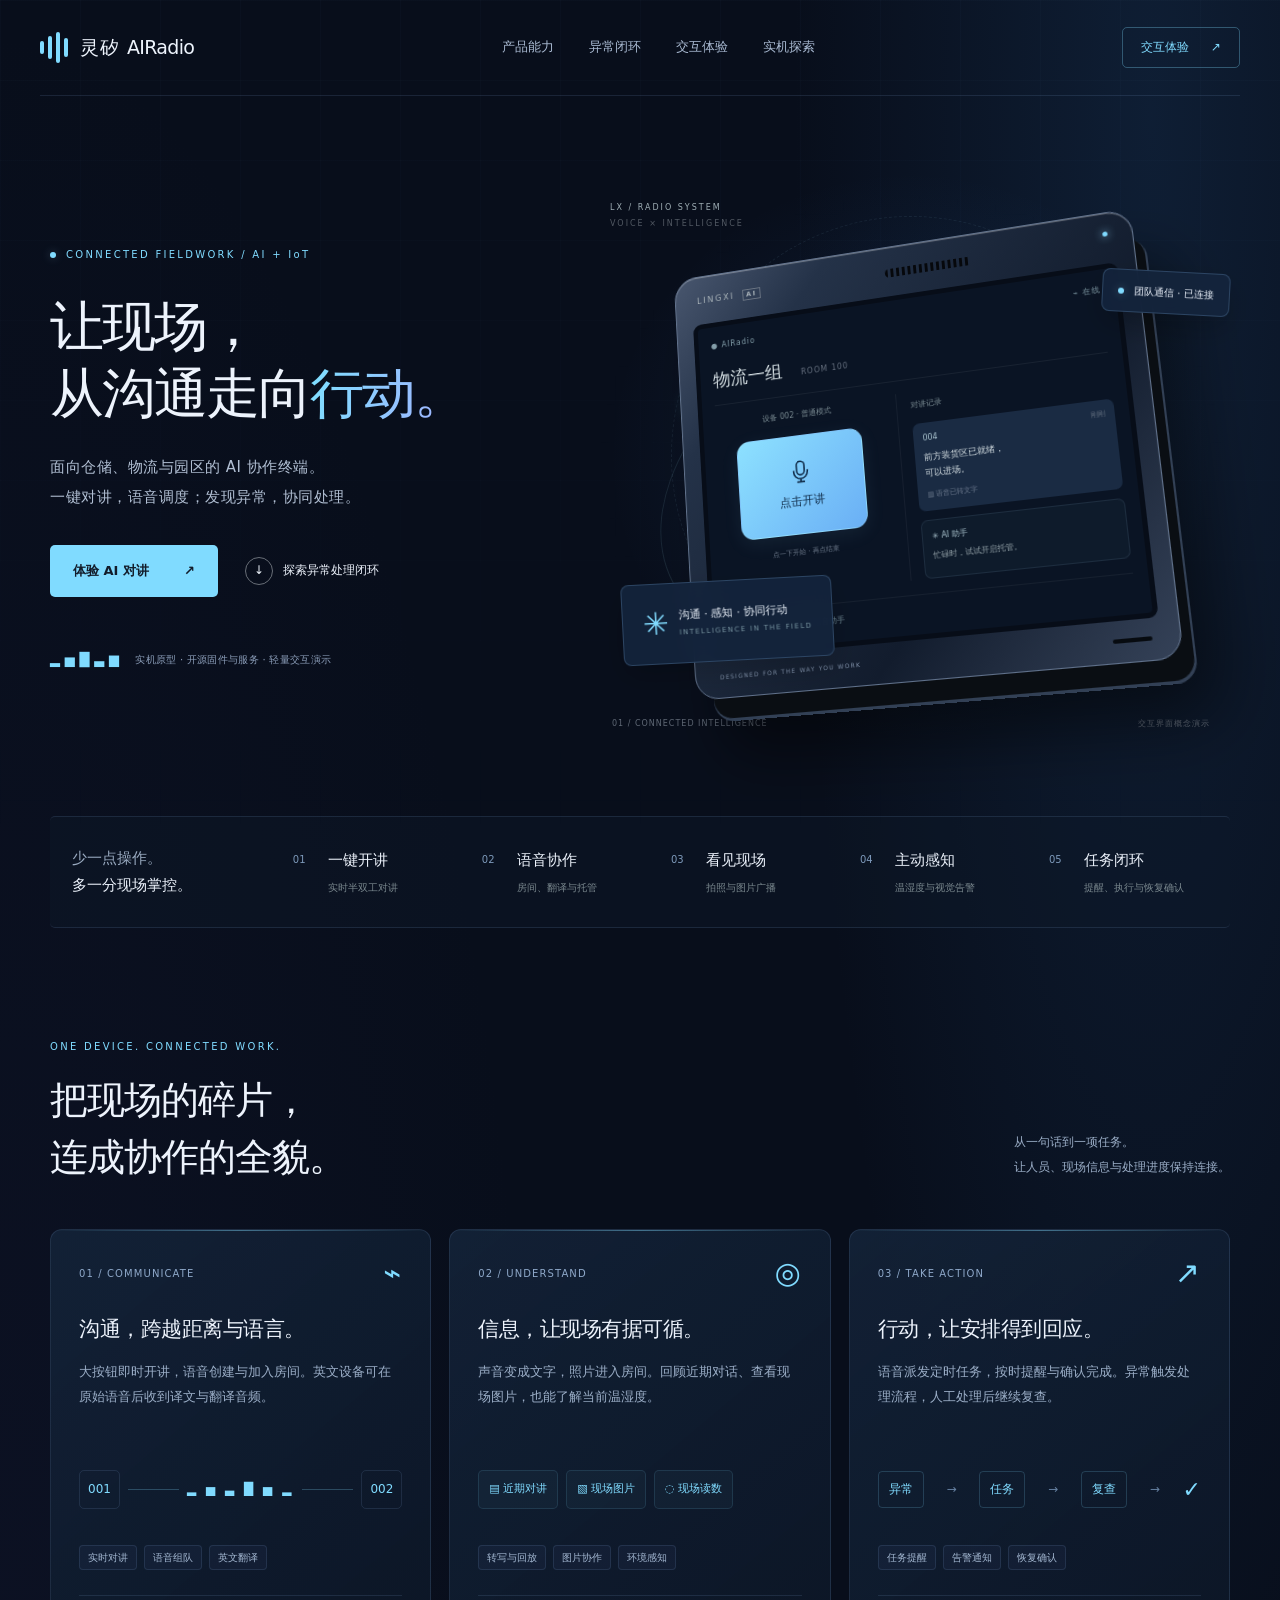
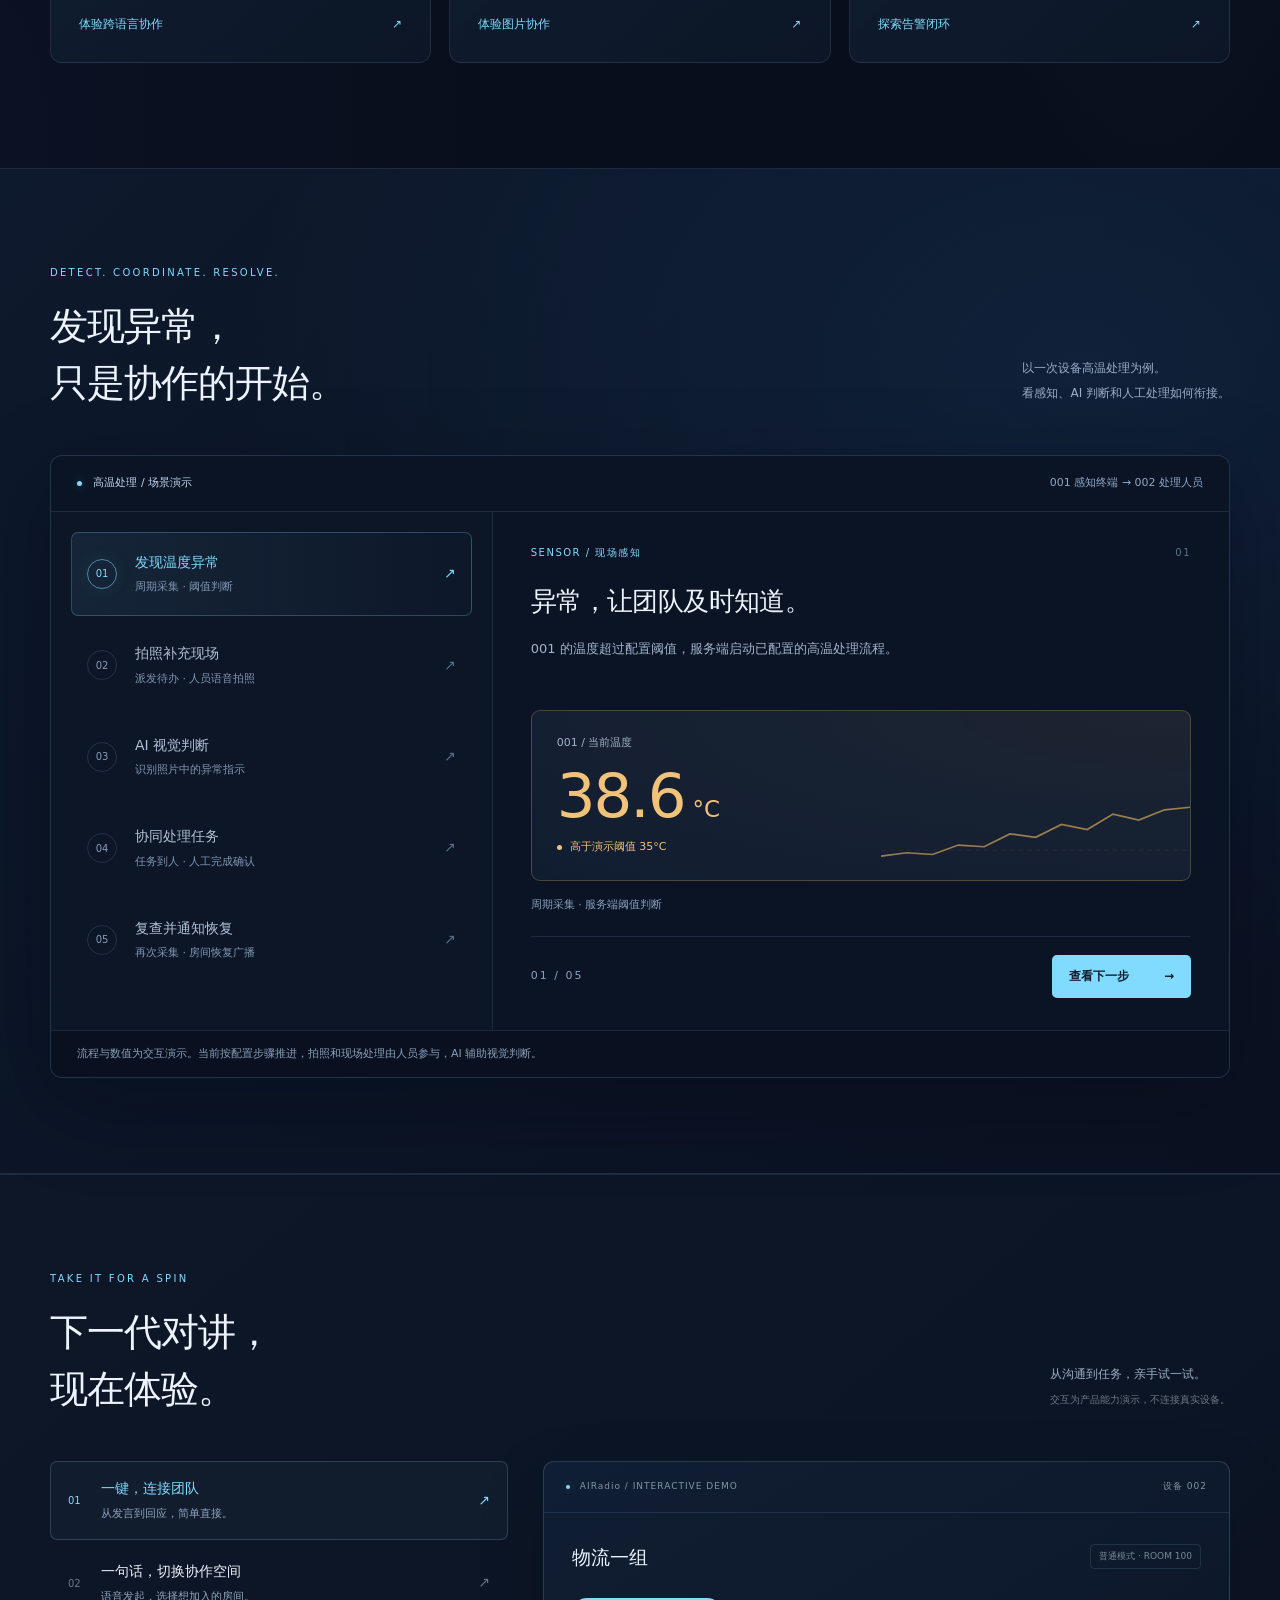
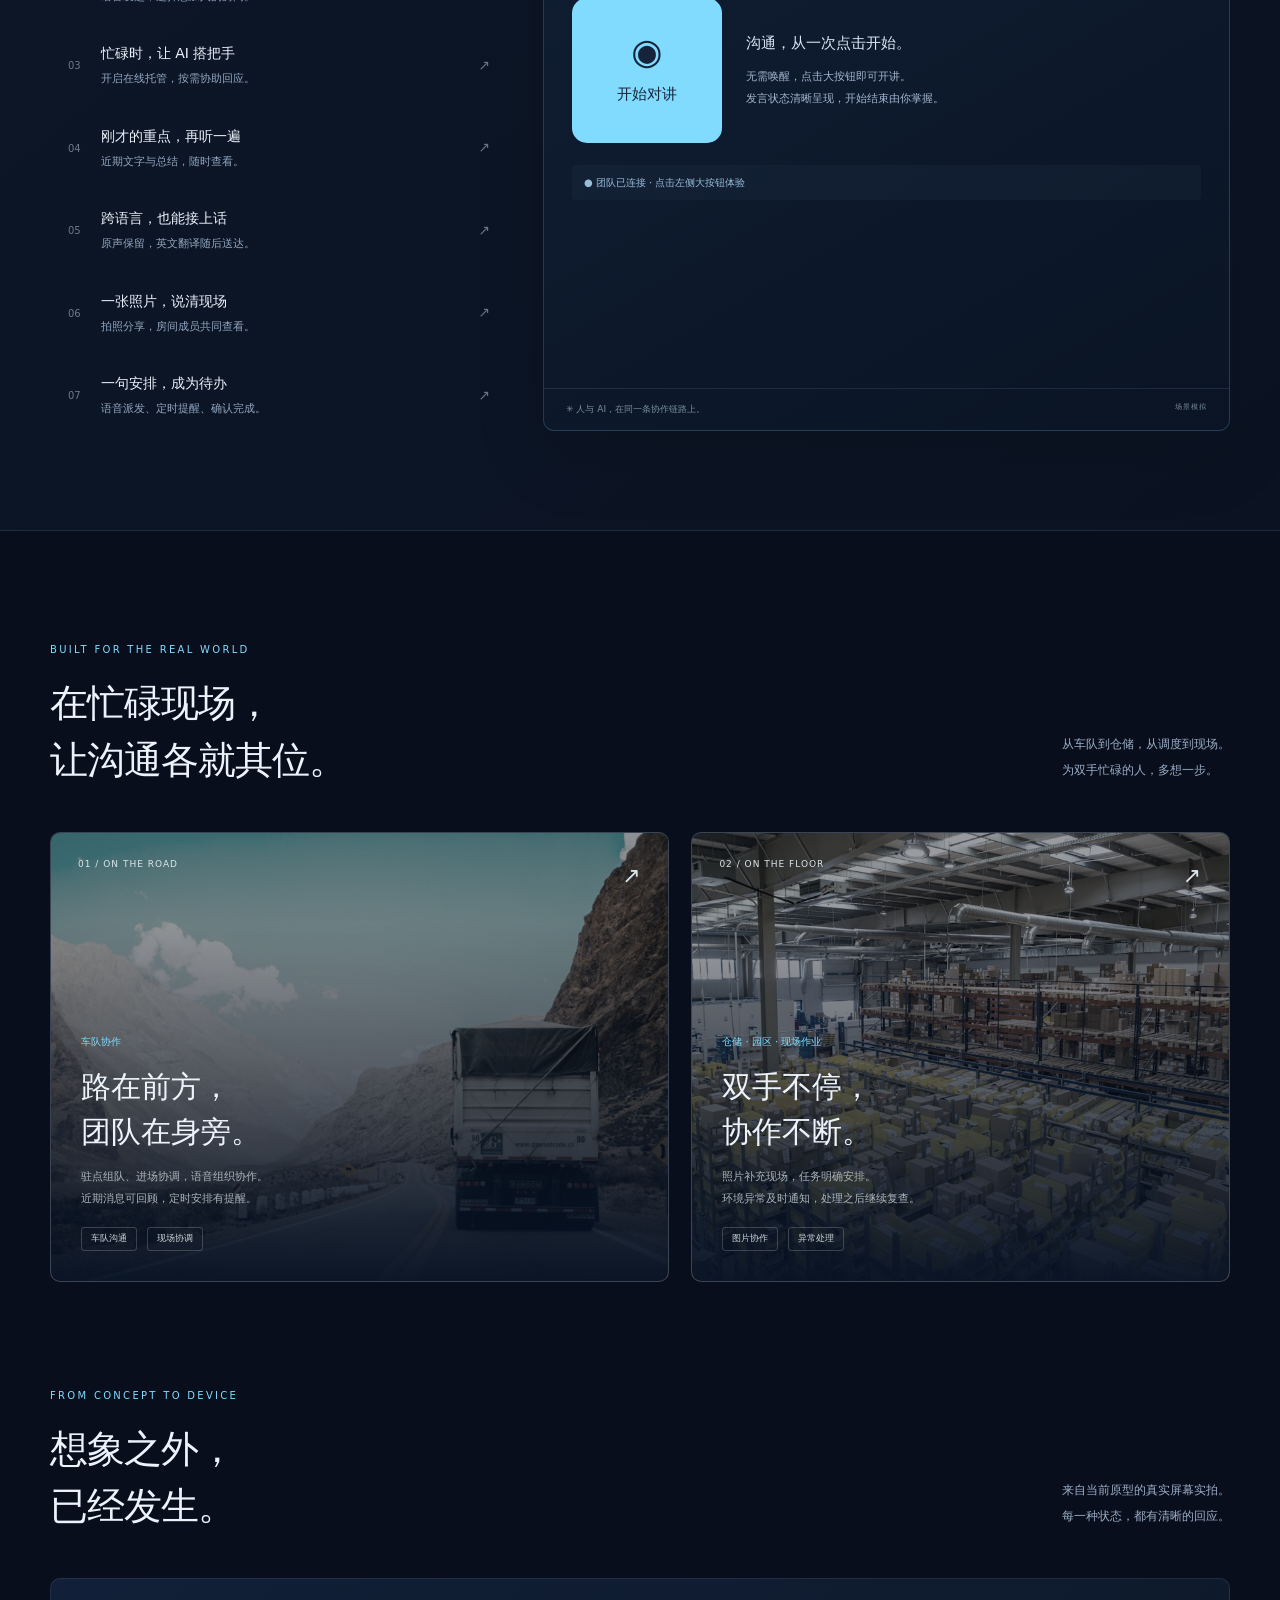
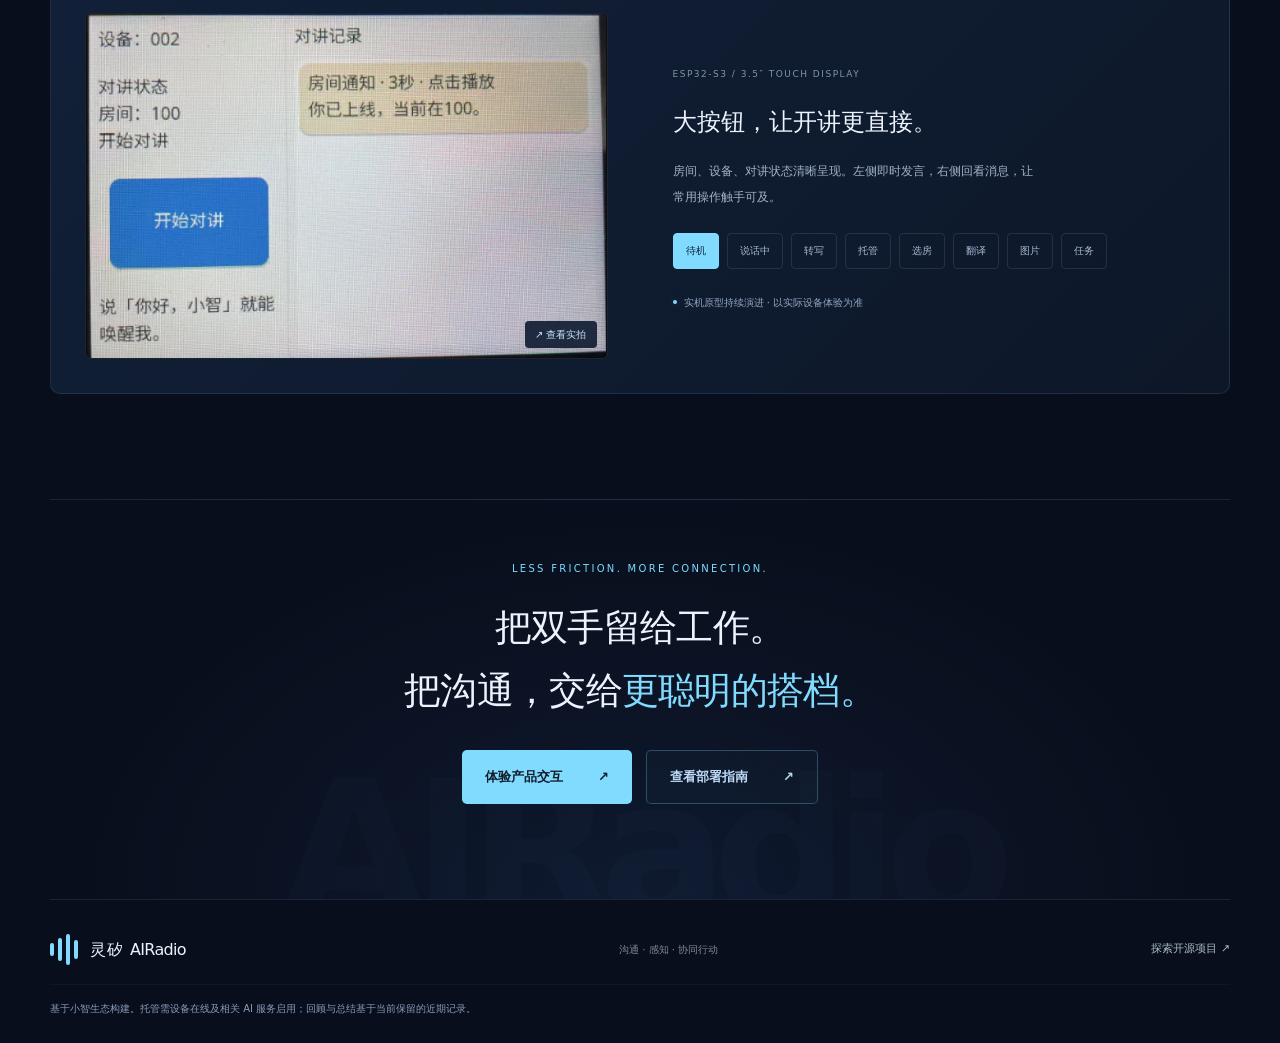
==== commit e62581a7: "docs:modify readme" ====
--- a/homeweb/index.html
+++ b/homeweb/index.html
@@ -2,30 +2,56 @@
 <html lang="zh-CN">
 <head>
   <meta charset="utf-8"><meta name="viewport" content="width=device-width, initial-scale=1">
-  <meta name="theme-color" content="#101917">
-  <meta name="description" content="灵矽 AIRadio，面向忙碌现场的 AI 对讲。大按钮即时开讲，语音管理房间，AI 在线托管，近期消息随时回顾。">
-  <title>灵矽 AIRadio — 让沟通，先行一步。</title>
+  <meta name="theme-color" content="#080e1b">
+  <meta name="description" content="灵矽 AIRadio，面向仓储、物流与园区的 AI 协作终端。实时对讲、英文翻译、拍照协作、任务提醒与告警恢复，让现场沟通走向行动。">
+  <title>灵矽 AIRadio — 让现场，从沟通走向行动。</title>
   <link rel="icon" href="assets/favicon.svg" type="image/svg+xml">
   <link rel="stylesheet" href="styles.css">
   <script src="app.js" defer></script>
 </head>
 <body>
-  <header class="site-header"><a class="brand" href="#" aria-label="灵矽 AIRadio 首页"><span class="brand-symbol"><i></i><i></i><i></i><i></i></span><span>灵矽 <b>AIRadio</b></span></a><nav aria-label="主导航"><a href="#capabilities">产品能力</a><a href="#experience">交互体验</a><a href="#scenarios">行业场景</a><a href="#reality">实机探索</a></nav><a class="header-action" href="#experience">即刻探索 <span>↗</span></a></header>
+  <header class="site-header"><a class="brand" href="#" aria-label="灵矽 AIRadio 首页"><span class="brand-symbol"><i></i><i></i><i></i><i></i></span><span>灵矽 <b>AIRadio</b></span></a><nav aria-label="主导航"><a href="#capabilities">产品能力</a><a href="#workflow">异常闭环</a><a href="#experience">交互体验</a><a href="#reality">实机探索</a></nav><a class="header-action" href="#experience">交互体验 <span>↗</span></a></header>
   <main>
     <section class="hero wrap" id="home">
-      <div class="hero-copy"><div class="eyebrow"><span class="status-dot"></span> NEXT-GEN TEAM COMMUNICATION</div><h1>让沟通，<br>先行<span class="mint">一步。</span></h1><p class="hero-description">双手专注当下，协作始终在线。<br>一键开讲，语音操控，让 AI 成为团队的新搭档。</p><div class="hero-actions"><a class="button primary" href="#experience">体验 AI 对讲 <span>↗</span></a><a class="text-link" href="#capabilities"><span class="play-circle">↓</span> 发现产品能力</a></div><div class="hero-note"><span class="mini-wave">▂ ▅ █ ▃ ▆</span><span>为每一个忙碌的现场而设计</span></div></div>
+      <div class="hero-copy"><div class="eyebrow"><span class="status-dot"></span> CONNECTED FIELDWORK / AI + IoT</div><h1>让现场，<br>从沟通走向<span class="mint">行动。</span></h1><p class="hero-description">面向仓储、物流与园区的 AI 协作终端。<br>一键对讲，语音调度；发现异常，协同处理。</p><div class="hero-actions"><a class="button primary" href="#experience">体验 AI 对讲 <span>↗</span></a><a class="text-link" href="#workflow"><span class="play-circle">↓</span> 探索异常处理闭环</a></div><div class="hero-note"><span class="mini-wave">▂ ▅ █ ▃ ▆</span><span>实机原型 · 开源固件与服务 · 轻量交互演示</span></div></div>
       <div class="hero-visual"><div class="orbital orbital-one"></div><div class="orbital orbital-two"></div><div class="visual-coordinate">LX / RADIO SYSTEM<br><span>VOICE × INTELLIGENCE</span></div><div class="floating-tag live-tag"><span class="status-dot"></span> 团队通信 · 已连接</div>
         <div class="device" id="hero-device"><div class="device-top"><span class="device-brand">LINGXI <b>AI</b></span><span class="speaker-grille"></span><span class="device-led"></span></div><div class="device-screen"><div class="screen-top"><span>● AIRadio</span><span>⌁ 在线</span></div><div class="screen-room">物流一组 <span>ROOM 100</span></div><div class="screen-grid"><div class="screen-control"><span class="tiny-label">设备 002 · 普通模式</span><button class="talk-button" id="hero-talk" aria-label="体验开始对讲"><svg viewBox="0 0 32 32" aria-hidden="true"><rect x="11" y="4" width="10" height="17" rx="5"/><path d="M7 15v2a9 9 0 0 0 18 0v-2M16 26v4M11 30h10"/></svg><span>点击开讲</span></button><span class="screen-hint">点一下开始 · 再点结束</span></div><div class="screen-chat"><span class="tiny-label">对讲记录</span><div class="screen-message"><div>004 <span>刚刚</span></div><p>前方装货区已就绪，<br>可以进场。</p><small>▥ 语音已转文字</small></div><div class="screen-message ai-message"><div>✳ AI 助手</div><p>忙碌时，试试开启托管。</p></div></div></div><div class="screen-footer"><span class="status-dot"></span><span id="hero-device-status">说「你好，小智」唤醒语音助手</span></div></div><div class="device-bottom"><span>DESIGNED FOR THE WAY YOU WORK</span><i></i></div></div>
-        <div class="floating-tag ai-tag"><span class="ai-icon">✳</span><div>不止传声，更懂协作<small>POWERED BY AI</small></div></div><div class="visual-bottom"><span>01 / CONNECTED INTELLIGENCE</span><span>交互界面概念演示</span></div></div>
+        <div class="floating-tag ai-tag"><span class="ai-icon">✳</span><div>沟通 · 感知 · 协同行动<small>INTELLIGENCE IN THE FIELD</small></div></div><div class="visual-bottom"><span>01 / CONNECTED INTELLIGENCE</span><span>交互界面概念演示</span></div></div>
     </section>
-    <div class="principles wrap"><span>少一点操作。<br><b>多一分专注。</b></span><div><span>01</span><b>一键开讲</b><small>让即时沟通更直接</small></div><div><span>02</span><b>一语操控</b><small>把繁琐操作交给语音</small></div><div><span>03</span><b>AI 托管</b><small>忙碌时的协作搭档</small></div><div><span>04</span><b>消息回顾</b><small>让重要信息有迹可循</small></div></div>
-    <section class="section wrap" id="capabilities"><div class="section-heading"><div><div class="eyebrow">PURPOSEFUL INTELLIGENCE</div><h2>每一次进化，<br>都为更从容的协作。</h2></div><p>把复杂留给技术。<br>把简单、直接的沟通留给你。</p></div><div class="feature-grid"><article class="feature-card talk-card"><div class="card-number">01 / INSTANT TALK</div><div class="wave-art" aria-hidden="true"><i></i><i></i><i></i><i></i><i></i><i></i><i></i><span>↗</span><i></i><i></i><i></i><i></i><i></i><i></i><i></i></div><h3>想说，就开讲。</h3><p>大按钮，明确的开始与结束。<br>无需先唤醒助手，让发言更直接。</p><span class="feature-chip">点击开始 · 再点结束</span></article><article class="feature-card voice-card"><div class="card-number">02 / VOICE CONTROL</div><div class="voice-art"><span>“ 帮我加入物流一组 ”</span><div><span class="status-dot"></span> 语音理解 <i>→</i> 房间操作</div></div><h3>动动口，少动手。</h3><p>创建房间、接受邀请、切换模式。<br>常用操作，说出需求就好。</p><span class="feature-chip">自然语言操控</span></article><article class="feature-card hosting-card"><div class="card-number">03 / AI CO-PILOT <span>核心能力</span></div><div class="hosting-art"><span class="intelligence-orb">✳</span><div class="orbit-label orbit-label-one">理解上下文</div><div class="orbit-label orbit-label-two">判断是否代答</div><div class="orbit-label orbit-label-three">语音回应</div></div><h3>你忙碌，AI 来协助。</h3><p>在线托管结合近期对话，按需语音代答。<br>真人开口优先，协作节奏由你掌握。</p><span class="feature-chip">在线托管 · 真人优先</span></article><article class="feature-card recall-card"><div class="card-number">04 / CONVERSATION RECALL</div><div class="recall-art"><div><span>004 · 7 秒</span><span>▷ 回放</span><p>前方装货区已就绪，可以进场。</p></div><span class="recall-summary">✳ “总结一下刚才的对讲”</span></div><h3>说过的话，随时回顾。</h3><p>语音转文字、点击回放、近期对讲总结。<br>不便看屏时，也能向助手询问。</p><span class="feature-chip">转写 / 回放 / 近期总结</span></article></div></section>
-    <section class="experience-section" id="experience"><div class="wrap"><div class="section-heading"><div><div class="eyebrow">TAKE IT FOR A SPIN</div><h2>下一代对讲，<br>现在体验。</h2></div><p>点选一种场景，看看沟通如何发生。<br><span class="subtle">交互为产品能力演示，不连接真实设备。</span></p></div><div class="experience-layout"><div class="experience-tabs" role="tablist" aria-label="产品能力演示"><button class="experience-tab active" role="tab" id="tab-talk" aria-controls="demo-panel" aria-selected="true" data-mode="talk"><span>01</span><div><b>一键，连接团队</b><small>从发言到回应，简单直接。</small></div><i>↗</i></button><button class="experience-tab" role="tab" id="tab-voice" aria-controls="demo-panel" aria-selected="false" data-mode="voice" tabindex="-1"><span>02</span><div><b>一句话，切换协作空间</b><small>语音发起，选择想加入的房间。</small></div><i>↗</i></button><button class="experience-tab" role="tab" id="tab-hosting" aria-controls="demo-panel" aria-selected="false" data-mode="hosting" tabindex="-1"><span>03</span><div><b>忙碌时，让 AI 搭把手</b><small>开启在线托管，按需协助回应。</small></div><i>↗</i></button><button class="experience-tab" role="tab" id="tab-recall" aria-controls="demo-panel" aria-selected="false" data-mode="recall" tabindex="-1"><span>04</span><div><b>刚才的重点，再听一遍</b><small>近期文字与总结，随时查看。</small></div><i>↗</i></button></div><div class="demo-panel" id="demo-panel" role="tabpanel" aria-labelledby="tab-talk"><div class="demo-bar"><span><i class="status-dot"></i> AIRadio / INTERACTIVE DEMO</span><span>设备 002</span></div><div class="demo-content" id="demo-content" aria-live="polite"></div><div class="demo-bottom"><span>✳ 人与 AI，在同一条协作链路上。</span><span>LIVE PREVIEW</span></div></div></div></div></section>
-    <section class="section wrap" id="scenarios"><div class="section-heading"><div><div class="eyebrow">BUILT FOR THE REAL WORLD</div><h2>在忙碌现场，<br>让沟通各就其位。</h2></div><p>从车队到仓储，从调度到现场。<br>为双手忙碌的人，多想一步。</p></div><div class="scenario-grid"><article class="scenario scenario-fleet"><img src="assets/truck.jpg" alt="公路上的运输卡车" loading="lazy"><div class="scenario-top"><span>01 / ON THE ROAD</span><span>↗</span></div><div class="scenario-copy"><span>车队协作</span><h3>路在前方，<br>团队在身旁。</h3><p>一键沟通路况与进场信息，<br>语音管理协作房间，减少菜单操作。</p><div class="scenario-tags"><span>车队沟通</span><span>现场协调</span></div></div></article><article class="scenario scenario-warehouse"><img src="assets/warehouse.jpg" alt="仓储物流作业环境" loading="lazy"><div class="scenario-top"><span>02 / ON THE FLOOR</span><span>↗</span></div><div class="scenario-copy"><span>仓储 · 园区 · 现场作业</span><h3>双手不停，<br>协作不断。</h3><p>按组沟通、语音接受邀请。<br>忙碌时开启托管，空闲时回顾近期消息。</p><div class="scenario-tags"><span>分组协作</span><span>消息回顾</span></div></div></article></div></section>
-    <section class="reality-section wrap" id="reality"><div class="section-heading"><div><div class="eyebrow">FROM CONCEPT TO DEVICE</div><h2>想象之外，<br>已经发生。</h2></div><p>来自当前原型的真实屏幕实拍。<br>每一种状态，都有清晰的回应。</p></div><div class="reality-layout"><button class="real-photo" id="open-photo" aria-label="放大查看当前实机照片"><img id="real-image" src="assets/device-idle.png" alt="实机普通模式，蓝色大按钮和右侧对讲记录" loading="lazy"><span class="photo-expand">↗ 查看实拍</span></button><div class="reality-copy"><span class="hardware-label">ESP32-S3 / 3.5″ TOUCH DISPLAY</span><h3 id="real-title">大按钮，让开讲更直接。</h3><p id="real-description">房间、设备、对讲状态清晰呈现。左侧即时发言，右侧回看消息，让常用操作触手可及。</p><div class="photo-selectors" aria-label="选择实机照片"><button class="selected" data-photo="idle" aria-pressed="true">待机</button><button data-photo="speaking" aria-pressed="false">说话中</button><button data-photo="transcript" aria-pressed="false">转写</button><button data-photo="hosting" aria-pressed="false">托管</button><button data-photo="rooms" aria-pressed="false">选房</button></div><div class="reality-footnote"><span class="status-dot"></span> 实机原型持续演进 · 以实际设备体验为准</div></div></div></section>
-    <section class="closing wrap"><div class="eyebrow">LESS FRICTION. MORE CONNECTION.</div><h2>把双手留给工作。<br>把沟通，交给<span class="mint">更聪明的搭档。</span></h2><a class="button primary" href="#experience">重新探索交互 <span>↗</span></a><div class="closing-mark" aria-hidden="true">AIRadio</div></section>
+    <div class="principles wrap"><span>少一点操作。<br><b>多一分现场掌控。</b></span><div><span>01</span><b>一键开讲</b><small>实时半双工对讲</small></div><div><span>02</span><b>语音协作</b><small>房间、翻译与托管</small></div><div><span>03</span><b>看见现场</b><small>拍照与图片广播</small></div><div><span>04</span><b>主动感知</b><small>温湿度与视觉告警</small></div><div><span>05</span><b>任务闭环</b><small>提醒、执行与恢复确认</small></div></div>
+    <section class="section wrap" id="capabilities">
+      <div class="section-heading"><div><div class="eyebrow">ONE DEVICE. CONNECTED WORK.</div><h2>把现场的碎片，<br>连成协作的全貌。</h2></div><p>从一句话到一项任务。<br>让人员、现场信息与处理进度保持连接。</p></div>
+      <div class="capability-groups">
+        <article class="capability-group"><div class="group-top"><span>01 / COMMUNICATE</span><span class="group-icon" aria-hidden="true">⌁</span></div><h3>沟通，跨越距离与语言。</h3><p>大按钮即时开讲，语音创建与加入房间。英文设备可在原始语音后收到译文与翻译音频。</p><div class="signal-visual" aria-hidden="true"><span>001</span><i></i><b>▂ ▅ ▃ █ ▅ ▂</b><i></i><span>002</span></div><div class="group-tags"><span>实时对讲</span><span>语音组队</span><span>英文翻译</span></div><a href="#experience" data-demo-link="translation">体验跨语言协作 <span>↗</span></a></article>
+        <article class="capability-group"><div class="group-top"><span>02 / UNDERSTAND</span><span class="group-icon" aria-hidden="true">◎</span></div><h3>信息，让现场有据可循。</h3><p>声音变成文字，照片进入房间。回顾近期对话、查看现场图片，也能了解当前温湿度。</p><div class="information-visual" aria-hidden="true"><span>▤ 近期对讲</span><span>▧ 现场图片</span><span>◌ 现场读数</span></div><div class="group-tags"><span>转写与回放</span><span>图片协作</span><span>环境感知</span></div><a href="#experience" data-demo-link="image">体验图片协作 <span>↗</span></a></article>
+        <article class="capability-group"><div class="group-top"><span>03 / TAKE ACTION</span><span class="group-icon" aria-hidden="true">↗</span></div><h3>行动，让安排得到回应。</h3><p>语音派发定时任务，按时提醒与确认完成。异常触发处理流程，人工处理后继续复查。</p><div class="action-visual" aria-hidden="true"><span>异常</span><i>→</i><span>任务</span><i>→</i><span>复查</span><i>→</i><b>✓</b></div><div class="group-tags"><span>任务提醒</span><span>告警通知</span><span>恢复确认</span></div><a href="#workflow">探索告警闭环 <span>↗</span></a></article>
+      </div>
+    </section>
+    <section class="workflow-section" id="workflow">
+      <div class="wrap">
+        <div class="section-heading"><div><div class="eyebrow">DETECT. COORDINATE. RESOLVE.</div><h2>发现异常，<br>只是协作的开始。</h2></div><p>以一次设备高温处理为例。<br>看感知、AI 判断和人工处理如何衔接。</p></div>
+        <div class="workflow-shell">
+          <div class="workflow-topline"><span><i class="status-dot"></i> 高温处理 / 场景演示</span><span>001 感知终端 → 002 处理人员</span></div>
+          <div class="workflow-layout">
+            <div class="workflow-map" role="group" aria-label="选择告警处理步骤">
+              <button class="workflow-step active" data-step="0" aria-pressed="true"><span>01</span><div><b>发现温度异常</b><small>周期采集 · 阈值判断</small></div><i>↗</i></button>
+              <button class="workflow-step" data-step="1" aria-pressed="false"><span>02</span><div><b>拍照补充现场</b><small>派发待办 · 人员语音拍照</small></div><i>↗</i></button>
+              <button class="workflow-step" data-step="2" aria-pressed="false"><span>03</span><div><b>AI 视觉判断</b><small>识别照片中的异常指示</small></div><i>↗</i></button>
+              <button class="workflow-step" data-step="3" aria-pressed="false"><span>04</span><div><b>协同处理任务</b><small>任务到人 · 人工完成确认</small></div><i>↗</i></button>
+              <button class="workflow-step" data-step="4" aria-pressed="false"><span>05</span><div><b>复查并通知恢复</b><small>再次采集 · 房间恢复广播</small></div><i>↗</i></button>
+            </div>
+            <div class="workflow-detail"><div id="workflow-content" aria-live="polite"></div><div class="workflow-controls"><span id="workflow-counter">01 / 05</span><button id="workflow-next" class="button primary">查看下一步 <span>→</span></button></div></div>
+          </div>
+          <div class="workflow-disclaimer">流程与数值为交互演示。当前按配置步骤推进，拍照和现场处理由人员参与，AI 辅助视觉判断。</div>
+        </div>
+      </div>
+    </section>
+    <section class="experience-section" id="experience"><div class="wrap"><div class="section-heading"><div><div class="eyebrow">TAKE IT FOR A SPIN</div><h2>下一代对讲，<br>现在体验。</h2></div><p>从沟通到任务，亲手试一试。<br><span class="subtle">交互为产品能力演示，不连接真实设备。</span></p></div><div class="experience-layout"><div class="experience-tabs" role="tablist" aria-label="产品能力演示"><button class="experience-tab active" role="tab" id="tab-talk" aria-controls="demo-panel" aria-selected="true" data-mode="talk"><span>01</span><div><b>一键，连接团队</b><small>从发言到回应，简单直接。</small></div><i>↗</i></button><button class="experience-tab" role="tab" id="tab-voice" aria-controls="demo-panel" aria-selected="false" data-mode="voice" tabindex="-1"><span>02</span><div><b>一句话，切换协作空间</b><small>语音发起，选择想加入的房间。</small></div><i>↗</i></button><button class="experience-tab" role="tab" id="tab-hosting" aria-controls="demo-panel" aria-selected="false" data-mode="hosting" tabindex="-1"><span>03</span><div><b>忙碌时，让 AI 搭把手</b><small>开启在线托管，按需协助回应。</small></div><i>↗</i></button><button class="experience-tab" role="tab" id="tab-recall" aria-controls="demo-panel" aria-selected="false" data-mode="recall" tabindex="-1"><span>04</span><div><b>刚才的重点，再听一遍</b><small>近期文字与总结，随时查看。</small></div><i>↗</i></button><button class="experience-tab" role="tab" id="tab-translation" aria-controls="demo-panel" aria-selected="false" data-mode="translation" tabindex="-1"><span>05</span><div><b>跨语言，也能接上话</b><small>原声保留，英文翻译随后送达。</small></div><i>↗</i></button><button class="experience-tab" role="tab" id="tab-image" aria-controls="demo-panel" aria-selected="false" data-mode="image" tabindex="-1"><span>06</span><div><b>一张照片，说清现场</b><small>拍照分享，房间成员共同查看。</small></div><i>↗</i></button><button class="experience-tab" role="tab" id="tab-task" aria-controls="demo-panel" aria-selected="false" data-mode="task" tabindex="-1"><span>07</span><div><b>一句安排，成为待办</b><small>语音派发、定时提醒、确认完成。</small></div><i>↗</i></button></div><div class="demo-panel" id="demo-panel" role="tabpanel" aria-labelledby="tab-talk"><div class="demo-bar"><span><i class="status-dot"></i> AIRadio / INTERACTIVE DEMO</span><span>设备 002</span></div><div class="demo-content" id="demo-content" aria-live="polite"></div><div class="demo-bottom"><span>✳ 人与 AI，在同一条协作链路上。</span><span>场景模拟</span></div></div></div></div></section>
+    <section class="section wrap" id="scenarios"><div class="section-heading"><div><div class="eyebrow">BUILT FOR THE REAL WORLD</div><h2>在忙碌现场，<br>让沟通各就其位。</h2></div><p>从车队到仓储，从调度到现场。<br>为双手忙碌的人，多想一步。</p></div><div class="scenario-grid"><article class="scenario scenario-fleet"><img src="assets/truck.jpg" alt="公路上的运输卡车" loading="lazy"><div class="scenario-top"><span>01 / ON THE ROAD</span><span>↗</span></div><div class="scenario-copy"><span>车队协作</span><h3>路在前方，<br>团队在身旁。</h3><p>驻点组队、进场协调，语音组织协作。<br>近期消息可回顾，定时安排有提醒。</p><div class="scenario-tags"><span>车队沟通</span><span>现场协调</span></div></div></article><article class="scenario scenario-warehouse"><img src="assets/warehouse.jpg" alt="仓储物流作业环境" loading="lazy"><div class="scenario-top"><span>02 / ON THE FLOOR</span><span>↗</span></div><div class="scenario-copy"><span>仓储 · 园区 · 现场作业</span><h3>双手不停，<br>协作不断。</h3><p>照片补充现场，任务明确安排。<br>环境异常及时通知，处理之后继续复查。</p><div class="scenario-tags"><span>图片协作</span><span>异常处理</span></div></div></article></div></section>
+    <section class="reality-section wrap" id="reality"><div class="section-heading"><div><div class="eyebrow">FROM CONCEPT TO DEVICE</div><h2>想象之外，<br>已经发生。</h2></div><p>来自当前原型的真实屏幕实拍。<br>每一种状态，都有清晰的回应。</p></div><div class="reality-layout"><button class="real-photo" id="open-photo" aria-label="放大查看当前实机照片"><img id="real-image" src="assets/device-idle.webp" alt="实机普通模式，蓝色大按钮和右侧对讲记录" loading="lazy"><span class="photo-expand">↗ 查看实拍</span></button><div class="reality-copy"><span class="hardware-label">ESP32-S3 / 3.5″ TOUCH DISPLAY</span><h3 id="real-title">大按钮，让开讲更直接。</h3><p id="real-description">房间、设备、对讲状态清晰呈现。左侧即时发言，右侧回看消息，让常用操作触手可及。</p><div class="photo-selectors" aria-label="选择实机照片"><button class="selected" data-photo="idle" aria-pressed="true">待机</button><button data-photo="speaking" aria-pressed="false">说话中</button><button data-photo="transcript" aria-pressed="false">转写</button><button data-photo="hosting" aria-pressed="false">托管</button><button data-photo="rooms" aria-pressed="false">选房</button><button data-photo="translation" aria-pressed="false">翻译</button><button data-photo="image" aria-pressed="false">图片</button><button data-photo="task" aria-pressed="false">任务</button></div><div class="reality-footnote"><span class="status-dot"></span> 实机原型持续演进 · 以实际设备体验为准</div></div></div></section>
+    <section class="closing wrap"><div class="eyebrow">LESS FRICTION. MORE CONNECTION.</div><h2>把双手留给工作。<br>把沟通，交给<span class="mint">更聪明的搭档。</span></h2><div class="closing-actions"><a class="button primary" href="#experience">体验产品交互 <span>↗</span></a><a class="button secondary" href="https://github.com/liuzhe910422/AIRadio#quick-start" target="_blank" rel="noopener noreferrer">查看部署指南 <span>↗</span></a></div><div class="closing-mark" aria-hidden="true">AIRadio</div></section>
   </main>
-  <footer class="wrap"><a class="brand" href="#"><span class="brand-symbol"><i></i><i></i><i></i><i></i></span><span>灵矽 <b>AIRadio</b></span></a><span>一键开讲 · 一语操控 · AI 协作</span><a href="https://github.com/liuzhe910422/AIRadio" target="_blank" rel="noopener noreferrer">探索开源项目 ↗</a><p>基于小智生态构建。托管需设备在线及相关 AI 服务启用；回顾与总结基于当前保留的近期记录。</p></footer>
+  <footer class="wrap"><a class="brand" href="#"><span class="brand-symbol"><i></i><i></i><i></i><i></i></span><span>灵矽 <b>AIRadio</b></span></a><span>沟通 · 感知 · 协同行动</span><a href="https://github.com/liuzhe910422/AIRadio" target="_blank" rel="noopener noreferrer">探索开源项目 ↗</a><p>基于小智生态构建。托管需设备在线及相关 AI 服务启用；回顾与总结基于当前保留的近期记录。</p></footer>
   <dialog id="photo-dialog"><button class="dialog-close" aria-label="关闭照片">×</button><img alt="实机屏幕放大照片"><p id="photo-caption"></p></dialog>
 </body>
 </html>
--- a/homeweb/styles.css
+++ b/homeweb/styles.css
@@ -1,8 +1,50 @@
-:root{--bg:#101917;--surface:#17211e;--line:#ffffff16;--text:#f0f3e9;--muted:#98a59d;--mint:#c2f6a4;--font:'Space Grotesk','Noto Sans SC',system-ui,sans-serif}*{box-sizing:border-box}html{scroll-behavior:smooth;scroll-padding-top:100px}body{margin:0;background:var(--bg);color:var(--text);font-family:var(--font);font-size:14px;line-height:1.7}a{color:inherit;text-decoration:none}button{font:inherit;cursor:pointer}button,a{-webkit-tap-highlight-color:transparent}button:focus-visible,a:focus-visible{outline:2px solid var(--mint);outline-offset:6px}button{color:inherit}::selection{background:var(--mint);color:var(--bg)}.wrap{width:min(1240px,calc(100% - 100px));margin-inline:auto}.site-header{height:96px;width:min(1340px,calc(100% - 80px));margin:auto;display:flex;align-items:center;justify-content:space-between;border-bottom:1px solid var(--line);gap:25px}.brand{display:flex;align-items:center;gap:12px;font-size:19px;white-space:nowrap;letter-spacing:1px}.brand b{font-weight:500;letter-spacing:-.7px}.brand-symbol{display:flex;gap:4px;align-items:center;height:29px}.brand-symbol i{width:4px;background:var(--mint);height:13px;border-radius:4px}.brand-symbol i:nth-child(2){height:23px}.brand-symbol i:nth-child(3){height:31px}.brand-symbol i:nth-child(4){height:19px}.site-header nav{display:flex;gap:35px;color:#b4beb5;font-size:13px}.site-header nav a:hover,.text-link:hover{color:var(--mint)}.header-action{border:1px solid #c2f6a44d;border-radius:5px;padding:9px 18px;font-size:12px;color:var(--mint)}.header-action span{margin-left:18px}.hero{min-height:705px;display:grid;grid-template-columns:.9fr 1.1fr;align-items:center;gap:20px;position:relative}.hero-copy{padding:40px 0 35px;z-index:2}.eyebrow{font-size:10px;letter-spacing:2.3px;font-weight:500;color:var(--mint);display:flex;gap:10px;align-items:center}.status-dot{display:inline-block;width:6px;height:6px;border-radius:50%;background:var(--mint);box-shadow:0 0 10px #c2f6a44d;flex-shrink:0}.hero h1{font-size:clamp(56px,5.5vw,80px);line-height:1.25;letter-spacing:-3px;margin:30px 0 24px;font-weight:600}.mint{color:var(--mint)}.hero-description{font-size:16px;color:#a4afa7;line-height:2;letter-spacing:.5px}.hero-actions{display:flex;gap:27px;align-items:center;margin-top:33px}.button{display:inline-flex;gap:35px;align-items:center;justify-content:center;padding:15px 23px;border-radius:5px;font-size:13px;font-weight:600;transition:transform .2s,background .2s}.primary{background:var(--mint);color:#17251b}.primary:hover{background:#d7ffbf;transform:translateY(-3px)}.text-link{font-size:12px;display:flex;gap:10px;align-items:center}.play-circle{width:28px;height:28px;border:1px solid #68776b;border-radius:50%;display:grid;place-items:center}.hero-note{display:flex;align-items:center;gap:16px;color:#76877c;font-size:10px;letter-spacing:1px;margin-top:52px}.mini-wave{color:var(--mint);font-size:13px}.hero-visual{height:600px;position:relative;display:flex;align-items:center;justify-content:center;background:radial-gradient(ellipse at 52% 50%,#9fda7820,transparent 65%)}.hero-visual:before{content:'';position:absolute;inset:20px -15px;background-image:linear-gradient(#b7d6ad08 1px,transparent 1px),linear-gradient(90deg,#b7d6ad08 1px,transparent 1px);background-size:38px 38px;mask-image:radial-gradient(ellipse,black,transparent 70%)}.orbital{position:absolute;width:540px;height:330px;border:1px solid #c2f6a41b;border-radius:50%;transform:rotate(-28deg)}.orbital-two{width:480px;height:480px;transform:rotate(-28deg);border-style:dashed;border-color:#c2f6a414}.orbital-one:after{content:'';position:absolute;width:7px;height:7px;border-radius:50%;background:var(--mint);left:18%;top:4%;box-shadow:0 0 20px var(--mint)}.visual-coordinate{position:absolute;top:44px;left:18px;color:#a5b59f;font-size:8px;letter-spacing:2px;line-height:2}.visual-coordinate span{color:#526353}.visual-bottom{position:absolute;bottom:25px;inset-inline:20px;display:flex;justify-content:space-between;font-size:8px;letter-spacing:1px;color:#607668}.device{width:485px;padding:19px 18px 15px;background:linear-gradient(130deg,#404943 0%,#242e29 20%,#151c18 65%,#38413a);border:1px solid #596453;border-radius:25px;transform:perspective(1300px) rotateY(-13deg) rotateX(9deg) rotateZ(-7deg);box-shadow:14px 25px 0 -5px #0c110f,15px 27px 0 -4px #3f4a3d,30px 55px 65px #0008,inset 0 1px 1px #ffffff55;position:relative;z-index:2;transition:transform .7s}.device:hover{transform:perspective(1300px) rotateY(-7deg) rotateX(5deg) rotateZ(-4deg)}.device-top{height:33px;display:flex;align-items:flex-start;justify-content:space-between;padding:0 6px}.device-brand{font-size:9px;letter-spacing:2px;color:#b1b9aa}.device-brand b{border:1px solid #73836b;padding:1px 3px;margin-left:4px;font-size:7px}.speaker-grille{height:9px;width:90px;border-radius:5px;background:repeating-linear-gradient(90deg,#070b09 0 3px,transparent 3px 6px);margin-top:4px}.device-led{height:5px;width:5px;border-radius:50%;background:var(--mint);box-shadow:0 0 9px #b1ff8a}.device-screen{background:#0a1512;border:5px solid #080e0b;border-radius:9px;overflow:hidden;padding:14px;color:#d5e3d5}.screen-top{display:flex;justify-content:space-between;font-size:8px;color:#83a98c;letter-spacing:1px}.screen-room{font-size:19px;margin:13px 0;border-bottom:1px solid #ffffff0f;padding-bottom:11px}.screen-room>span{font-size:8px;letter-spacing:1px;color:#667f6e;margin-left:14px}.screen-grid{display:grid;grid-template-columns:.9fr 1.1fr;gap:17px}.tiny-label{font-size:8px;color:#7b9383}.screen-control{display:flex;align-items:center;flex-direction:column;padding-top:1px}.talk-button{border:1px solid #d4ffa540;background:linear-gradient(135deg,#bbef9d,#8dc478);color:#19301b;border-radius:14px;width:134px;height:102px;display:flex;flex-direction:column;align-items:center;justify-content:center;gap:8px;margin-top:15px;font-size:12px;box-shadow:0 5px 20px #a5e58315;transition:.25s}.talk-button:hover{box-shadow:0 0 30px #a5e58344}.talk-button svg{width:26px;height:26px;fill:none;stroke:currentColor;stroke-width:2}.talk-button.is-talking{background:#f0c771}.screen-hint{font-size:7px;color:#6e8b79;margin-top:13px}.screen-chat{border-left:1px solid #ffffff0d;padding-left:14px}.screen-message{font-size:9px;background:#1c3026;border-radius:7px;padding:9px;margin-top:9px}.screen-message>div{color:#adceaa;font-size:8px}.screen-message>div>span{float:right;color:#5f7c6a;font-size:7px}.screen-message p{margin:5px 0;line-height:1.8}.screen-message small{font-size:7px;color:#6d8e77}.ai-message{background:#c2f6a409;border:1px solid #c2f6a418}.ai-message p{font-size:8px;color:#98ab97}.screen-footer{display:flex;gap:7px;align-items:center;border-top:1px solid #ffffff0d;padding-top:10px;margin-top:14px;font-size:8px;color:#72977d}.screen-footer .status-dot{width:4px;height:4px}.device-bottom{display:flex;align-items:center;justify-content:space-between;margin-top:14px;padding-inline:8px;color:#657362;font-size:6px;letter-spacing:1.3px}.device-bottom i{width:37px;height:4px;background:#090e0b;border-radius:3px}.floating-tag{position:absolute;z-index:3;display:flex;gap:10px;align-items:center;border:1px solid #a4c09733;background:#233126db;backdrop-filter:blur(12px);border-radius:8px;box-shadow:0 12px 30px #0003}.live-tag{right:0;top:115px;font-size:10px;padding:12px 15px;transform:rotate(3deg)}.ai-tag{bottom:95px;left:30px;padding:13px 20px;font-size:11px;transform:rotate(-3deg)}.ai-tag small{display:block;color:#83a179;font-size:7px;letter-spacing:1.4px;margin-top:3px}.ai-icon{font-size:31px;color:var(--mint)}.principles{display:grid;grid-template-columns:1.2fr repeat(4,1fr);gap:30px;padding-block:28px;border-block:1px solid var(--line)}.principles>span{font-size:15px;color:#99a89c;line-height:1.8}.principles>span b{color:var(--text);font-weight:500}.principles>div{display:grid;grid-template-columns:25px 1fr;align-content:center;column-gap:10px}.principles>div>span{font-size:10px;color:#72886c;padding-top:3px}.principles b{font-size:15px;font-weight:500}.principles small{grid-column:2;color:#7a8e80;font-size:10px;margin-top:5px}.section{padding-top:110px;padding-bottom:105px}.section-heading{display:flex;align-items:flex-end;justify-content:space-between;gap:30px;margin-bottom:43px}.section-heading h2{font-size:38px;line-height:1.5;letter-spacing:-1px;font-weight:500;margin:17px 0 0}.section-heading>p{font-size:12px;color:var(--muted);line-height:2.1;margin:0 0 6px}.feature-grid{display:grid;grid-template-columns:repeat(4,1fr);gap:15px}.feature-card{background:linear-gradient(145deg,#1c2922,#17211d);border:1px solid #d9f5ca16;padding:24px 23px 26px;border-radius:10px;overflow:hidden;transition:transform .3s,border-color .3s}.feature-card:hover{transform:translateY(-6px);border-color:#c2f6a458}.card-number{font-size:8px;letter-spacing:1.2px;color:#91a28c;display:flex;align-items:center;justify-content:space-between;white-space:nowrap}.card-number>span{color:var(--mint);font-size:8px;letter-spacing:0;border:1px solid #c2f6a433;border-radius:3px;padding:1px 5px}.feature-card h3{font-size:20px;letter-spacing:-.6px;margin:12px 0;font-weight:500}.feature-card p{font-size:11px;line-height:2;color:#98ab9b;margin:0}.feature-chip{display:inline-block;margin-top:22px;font-size:9px;color:#c5d7bc;border:1px solid #c2f6a41b;padding:4px 9px;border-radius:4px}.wave-art,.voice-art,.hosting-art,.recall-art{height:152px;position:relative;display:flex;align-items:center;justify-content:center}.wave-art{gap:4px}.wave-art i{height:20px;width:3px;border-radius:3px;background:#86b972}.wave-art i:nth-child(3n){height:43px;background:#b8ec9e}.wave-art i:nth-child(4n){height:62px}.wave-art i:nth-child(2n){height:32px}.wave-art>span{display:grid;place-items:center;width:48px;height:48px;flex-shrink:0;margin-inline:6px;border-radius:50%;background:var(--mint);color:#20341f;font-size:24px;box-shadow:0 0 40px #b6e39820}.voice-art{flex-direction:column;gap:16px}.voice-art>span{font-size:13px;white-space:nowrap;color:#d3e7c8;padding:10px 11px;border:1px solid #bce69e30;border-radius:7px;background:#bce69e06}.voice-art>div{display:flex;align-items:center;gap:7px;font-size:8px;color:#8ca380}.voice-art i{font-style:normal;margin-inline:6px}.hosting-card{background:radial-gradient(ellipse at 50% 35%,#3c573530,transparent 70%),#1c2a21;border-color:#c2f6a432}.hosting-art{background:radial-gradient(ellipse,#c2f6a414,transparent 65%)}.intelligence-orb{font-size:65px;color:var(--mint);width:100px;height:100px;border:1px solid #c2f6a421;border-radius:50%;display:grid;place-items:center;box-shadow:0 0 0 15px #c2f6a405;text-shadow:0 0 22px #b9ffa34a}.orbit-label{position:absolute;font-size:8px;padding:3px 6px;background:#233523;border:1px solid #c2f6a41a;border-radius:4px;color:#b2c9a6}.orbit-label-one{left:0;top:30px}.orbit-label-two{right:-4px;top:66px}.orbit-label-three{left:20px;bottom:19px}.recall-art{flex-direction:column;gap:9px;align-items:stretch}.recall-art>div{border:1px solid #b2d69e25;border-radius:6px;padding:10px;background:#263a2b}.recall-art>div span{font-size:8px;color:#a3ba97}.recall-art>div span:nth-child(2){float:right}.recall-art p{font-size:9px;margin-top:5px;white-space:nowrap}.recall-summary{font-size:10px;color:#bdd6b1;padding-left:5px}.experience-section{border-block:1px solid var(--line);padding-block:95px;background:linear-gradient(120deg,#16231d,#111c18)}.subtle{font-size:10px;color:#6f8376}.experience-layout{display:grid;grid-template-columns:.8fr 1.2fr;gap:65px}.experience-tabs{display:flex;flex-direction:column;gap:8px}.experience-tab{display:flex;text-align:left;align-items:center;gap:20px;border:1px solid transparent;background:transparent;border-radius:7px;padding:21px 20px;transition:.3s}.experience-tab>span{font-size:10px;color:#70856f}.experience-tab b{font-weight:500;font-size:16px}.experience-tab small{display:block;font-size:11px;color:#7d9582;margin-top:7px}.experience-tab>i{margin-left:auto;font-style:normal;color:#6c8369}.experience-tab.active{border-color:#c2f6a430;background:#c2f6a409}.experience-tab.active>span,.experience-tab.active>i,.experience-tab.active b{color:var(--mint)}.demo-panel{border:1px solid #96bd8b32;border-radius:11px;overflow:hidden;background:#0d1813;display:flex;flex-direction:column;min-height:430px;box-shadow:0 25px 70px #0002}.demo-bar{display:flex;justify-content:space-between;padding:17px 22px;border-bottom:1px solid var(--line);font-size:9px;letter-spacing:1px;color:#88a380}.demo-bar .status-dot{width:4px;height:4px;margin-right:6px}.demo-content{padding:28px;flex:1;animation:appear .35s}.demo-bottom{display:flex;justify-content:space-between;gap:10px;padding:13px 22px;border-top:1px solid var(--line);font-size:9px;color:#7c9877}.demo-bottom>span:last-child{font-size:7px;letter-spacing:1px}.demo-room{display:flex;align-items:center;justify-content:space-between;font-size:19px;margin-bottom:25px}.demo-room small{font-size:9px;color:#7c9477;border:1px solid #c2f6a420;border-radius:4px;padding:4px 8px}.demo-talk-layout{display:grid;grid-template-columns:150px 1fr;gap:24px;align-items:center}.demo-talk-button{border:0;border-radius:15px;background:var(--mint);color:#23341b;width:150px;height:145px;display:flex;flex-direction:column;align-items:center;justify-content:center;gap:12px;font-size:15px}.demo-talk-button .mic-symbol{font-size:36px;line-height:1}.demo-talk-button.recording{background:#f1ce83;animation:record 1.5s infinite}.demo-info{font-size:11px;color:#8ca284}.demo-info b{display:block;color:#dae9cf;font-size:15px;font-weight:400;margin-bottom:9px}.demo-info p{margin:0;line-height:2}.demo-event{margin-top:22px;background:#c2f6a408;padding:9px 12px;border-radius:4px;color:#96b58a;font-size:10px}.command-bubble{display:flex;align-items:center;gap:10px;border:1px solid #c2f6a42a;background:#c2f6a40a;border-radius:8px;padding:13px 17px;font-size:15px;color:#daecd1;margin-bottom:17px}.command-bubble span{color:var(--mint);font-size:22px}.room-options{display:grid;grid-template-columns:1fr 1fr;gap:10px}.room-option{border:1px solid #c2f6a420;background:#18291c;border-radius:6px;text-align:left;padding:14px;color:#cddfc2;font-size:12px}.room-option small{display:block;color:#718c69;font-size:9px;margin-top:5px}.room-option.selected{border-color:var(--mint)}.hosting-demo-head{display:flex;align-items:center;justify-content:space-between;margin-bottom:15px}.hosting-demo-head>span{color:#dfc98a;font-size:11px}.toggle{border:1px solid #b7be9c44;background:#263123;width:46px;height:25px;padding:3px;border-radius:30px}.toggle i{display:block;height:17px;width:17px;background:#8c9e85;border-radius:50%;transition:transform .25s}.toggle[aria-checked=true]{background:var(--mint)}.toggle[aria-checked=true] i{background:#2c4622;transform:translateX(20px)}.dialog-message{font-size:12px;border-radius:7px;padding:12px 15px;background:#203023;margin-bottom:10px;max-width:85%}.dialog-message small{display:block;font-size:9px;color:#9bb38e;margin-bottom:5px}.dialog-message.ai{margin-left:auto;background:#c2f6a412;border:1px solid #c2f6a425;color:#c4e5b3}.demo-caption{font-size:9px;color:#6f8968;margin-top:15px}.summary-box{padding:17px;border:1px solid #c2f6a427;border-radius:7px;background:#c2f6a408;color:#bdd3b1;font-size:12px;line-height:2}.summary-box b{display:block;color:var(--mint);font-weight:400;font-size:10px;margin-bottom:8px}.scenario-grid{display:grid;grid-template-columns:1.15fr 1fr;gap:22px}.scenario{height:450px;position:relative;border-radius:10px;overflow:hidden;border:1px solid #ffffff20;background:#253229}.scenario>img{width:100%;height:100%;object-fit:cover;filter:saturate(.4) brightness(.75);transition:transform .8s}.scenario:hover>img{transform:scale(1.05)}.scenario:after{content:'';position:absolute;inset:0;background:linear-gradient(180deg,#0e1a1750,#0d1b1330 20%,#07150bf2 100%)}.scenario-top{position:absolute;z-index:1;inset:24px 27px auto;display:flex;justify-content:space-between;color:#e3eadd;font-size:9px;letter-spacing:1px}.scenario-top>span:last-child{font-size:22px}.scenario-copy{position:absolute;z-index:1;bottom:30px;left:30px}.scenario-copy>span{font-size:10px;color:var(--mint)}.scenario-copy h3{font-size:30px;font-weight:500;line-height:1.5;margin:12px 0}.scenario-copy p{font-size:11px;color:#acb9aa;line-height:2}.scenario-tags{display:flex;gap:10px;margin-top:17px}.scenario-tags span{font-size:9px;border:1px solid #ffffff30;border-radius:3px;padding:3px 9px;color:#ced8c9}.reality-section{padding-bottom:105px}.reality-layout{display:grid;grid-template-columns:1fr 1fr;gap:65px;align-items:center;padding:34px;border:1px solid var(--line);border-radius:10px;background:#18221d}.real-photo{padding:0;background:#0c130f;border:1px solid #5b685049;border-radius:6px;position:relative;overflow:hidden;aspect-ratio:1.51;display:block;width:100%}.real-photo>img{width:100%;height:100%;object-fit:contain;display:block}.photo-expand{position:absolute;bottom:10px;right:10px;font-size:10px;background:#0d160cd9;padding:5px 10px;border-radius:4px;color:#d0e5c0}.hardware-label{font-size:9px;letter-spacing:1.5px;color:#8ba27f}.reality-copy h3{font-weight:500;font-size:24px;margin:17px 0}.reality-copy>p{font-size:12px;line-height:2.1;color:#8fa18f;max-width:365px;min-height:50px}.photo-selectors{display:flex;gap:8px;margin-top:23px;flex-wrap:wrap}.photo-selectors button{background:transparent;border:1px solid #b3d1a325;border-radius:4px;color:#92a288;padding:6px 12px;font-size:10px}.photo-selectors button.selected{background:var(--mint);color:#25331d;border-color:var(--mint)}.reality-footnote{font-size:8px;color:#697f63;margin-top:25px;display:flex;align-items:center;gap:7px}.reality-footnote .status-dot{width:4px;height:4px}.closing{position:relative;overflow:hidden;min-height:400px;padding:60px 0 95px;text-align:center;border-top:1px solid var(--line);background:radial-gradient(ellipse at 50% 100%,#8ba97412,transparent 70%)}.closing .eyebrow{justify-content:center}.closing h2{font-size:37px;font-weight:500;line-height:1.7;letter-spacing:-.7px;margin:20px 0 27px;position:relative;z-index:1}.closing .button{position:relative;z-index:1}.closing-mark{position:absolute;bottom:-75px;left:50%;transform:translateX(-50%);font-size:190px;font-weight:700;letter-spacing:-15px;line-height:1.3;color:#c2f6a405;white-space:nowrap;pointer-events:none}footer{display:flex;align-items:center;justify-content:space-between;flex-wrap:wrap;gap:20px;border-top:1px solid var(--line);padding-block:35px 26px}footer .brand{font-size:16px}footer>span{font-size:10px;color:#7e927b}footer>a:last-of-type{font-size:11px;color:#b5c6ac}footer>p{width:100%;font-size:9px;color:#59705e;margin:0;padding-top:15px;border-top:1px solid #ffffff08}dialog{max-width:min(950px,90vw);padding:30px 20px 10px;background:#18231c;color:var(--text);border:1px solid #a5bf9244;border-radius:10px}dialog::backdrop{background:#030a07df;backdrop-filter:blur(9px)}dialog img{max-width:100%;max-height:75vh;display:block;margin:auto}dialog p{font-size:12px;color:#b8c9b0}.dialog-close{position:absolute;right:5px;top:0;width:30px;height:30px;background:none;border:0;font-size:23px}.reveal{opacity:0;transform:translateY(20px);transition:opacity .7s,transform .7s}.reveal.visible{opacity:1;transform:translateY(0)}@keyframes appear{from{opacity:0;transform:translateY(6px)}to{opacity:1;transform:translateY(0)}}@keyframes record{50%{box-shadow:0 0 0 7px #f1ce8310}}@media(min-width:1550px){.hero{min-height:780px}.hero-visual{transform:scale(1.06)}}@media(max-width:1150px){.wrap{width:calc(100% - 64px)}.site-header{width:calc(100% - 64px)}.hero h1{font-size:64px}.hero-visual{transform:scale(.88);transform-origin:center right}.hero{grid-template-columns:.9fr 1.1fr;gap:0;min-height:660px}.device{flex-shrink:0}.hero-actions{gap:15px}.feature-grid{grid-template-columns:1fr 1fr}.feature-card{padding:25px 30px}.voice-art>span{font-size:15px}.experience-layout{gap:28px;grid-template-columns:.85fr 1.15fr}.experience-tab{padding:20px 12px;gap:12px}.experience-tab b{font-size:14px}.demo-content{padding:22px}.demo-talk-layout{gap:16px;grid-template-columns:130px 1fr}.demo-talk-button{width:130px}.reality-layout{gap:30px}.principles{gap:18px}.principles>div{column-gap:4px;grid-template-columns:20px 1fr}.reality-copy h3{font-size:21px}}
+:root{--bg:#0d131c;--surface:#131a25;--line:#ffffff16;--text:#e9f0f3;--muted:#98a1a5;--mint:#a4ddf6;--font:'Space Grotesk','Noto Sans SC',system-ui,sans-serif}*{box-sizing:border-box}html{scroll-behavior:smooth;scroll-padding-top:100px}body{margin:0;background:var(--bg);color:var(--text);font-family:var(--font);font-size:14px;line-height:1.7}a{color:inherit;text-decoration:none}button{font:inherit;cursor:pointer}button,a{-webkit-tap-highlight-color:transparent}button:focus-visible,a:focus-visible{outline:2px solid var(--mint);outline-offset:6px}button{color:inherit}::selection{background:var(--mint);color:var(--bg)}.wrap{width:min(1240px,calc(100% - 100px));margin-inline:auto}.site-header{height:96px;width:min(1340px,calc(100% - 80px));margin:auto;display:flex;align-items:center;justify-content:space-between;border-bottom:1px solid var(--line);gap:25px}.brand{display:flex;align-items:center;gap:12px;font-size:19px;white-space:nowrap;letter-spacing:1px}.brand b{font-weight:500;letter-spacing:-.7px}.brand-symbol{display:flex;gap:4px;align-items:center;height:29px}.brand-symbol i{width:4px;background:var(--mint);height:13px;border-radius:4px}.brand-symbol i:nth-child(2){height:23px}.brand-symbol i:nth-child(3){height:31px}.brand-symbol i:nth-child(4){height:19px}.site-header nav{display:flex;gap:35px;color:#b4bbbe;font-size:13px}.site-header nav a:hover,.text-link:hover{color:var(--mint)}.header-action{border:1px solid #a4ddf64d;border-radius:5px;padding:9px 18px;font-size:12px;color:var(--mint)}.header-action span{margin-left:18px}.hero{min-height:705px;display:grid;grid-template-columns:.9fr 1.1fr;align-items:center;gap:20px;position:relative}.hero-copy{padding:40px 0 35px;z-index:2}.eyebrow{font-size:10px;letter-spacing:2.3px;font-weight:500;color:var(--mint);display:flex;gap:10px;align-items:center}.status-dot{display:inline-block;width:6px;height:6px;border-radius:50%;background:var(--mint);box-shadow:0 0 10px #a4ddf64d;flex-shrink:0}.hero h1{font-size:clamp(56px,5.5vw,80px);line-height:1.25;letter-spacing:-3px;margin:30px 0 24px;font-weight:600}.mint{color:var(--mint)}.hero-description{font-size:16px;color:#a4acaf;line-height:2;letter-spacing:.5px}.hero-actions{display:flex;gap:27px;align-items:center;margin-top:33px}.button{display:inline-flex;gap:35px;align-items:center;justify-content:center;padding:15px 23px;border-radius:5px;font-size:13px;font-weight:600;transition:transform .2s,background .2s}.primary{background:var(--mint);color:#121c2a}.primary:hover{background:#c4eafa;transform:translateY(-3px)}.text-link{font-size:12px;display:flex;gap:10px;align-items:center}.play-circle{width:28px;height:28px;border:1px solid #686e77;border-radius:50%;display:grid;place-items:center}.hero-note{display:flex;align-items:center;gap:16px;color:#767d87;font-size:10px;letter-spacing:1px;margin-top:52px}.mini-wave{color:var(--mint);font-size:13px}.hero-visual{height:600px;position:relative;display:flex;align-items:center;justify-content:center;background:radial-gradient(ellipse at 52% 50%,#78bdda20,transparent 65%)}.hero-visual:before{content:'';position:absolute;inset:20px -15px;background-image:linear-gradient(#adcad608 1px,transparent 1px),linear-gradient(90deg,#adcad608 1px,transparent 1px);background-size:38px 38px;mask-image:radial-gradient(ellipse,black,transparent 70%)}.orbital{position:absolute;width:540px;height:330px;border:1px solid #a4ddf61b;border-radius:50%;transform:rotate(-28deg)}.orbital-two{width:480px;height:480px;transform:rotate(-28deg);border-style:dashed;border-color:#a4ddf614}.orbital-one:after{content:'';position:absolute;width:7px;height:7px;border-radius:50%;background:var(--mint);left:18%;top:4%;box-shadow:0 0 20px var(--mint)}.visual-coordinate{position:absolute;top:44px;left:18px;color:#9faeb5;font-size:8px;letter-spacing:2px;line-height:2}.visual-coordinate span{color:#525963}.visual-bottom{position:absolute;bottom:25px;inset-inline:20px;display:flex;justify-content:space-between;font-size:8px;letter-spacing:1px;color:#606976}.device{width:485px;padding:19px 18px 15px;background:linear-gradient(130deg,#354154 0%,#1d2735 20%,#111720 65%,#2e3a4b);border:1px solid #535a64;border-radius:25px;transform:perspective(1300px) rotateY(-13deg) rotateX(9deg) rotateZ(-7deg);box-shadow:14px 25px 0 -5px #0a0e13,15px 27px 0 -4px #324055,30px 55px 65px #0008,inset 0 1px 1px #ffffff55;position:relative;z-index:2;transition:transform .7s}.device:hover{transform:perspective(1300px) rotateY(-7deg) rotateX(5deg) rotateZ(-4deg)}.device-top{height:33px;display:flex;align-items:flex-start;justify-content:space-between;padding:0 6px}.device-brand{font-size:9px;letter-spacing:2px;color:#aab4b9}.device-brand b{border:1px solid #6b7583;padding:1px 3px;margin-left:4px;font-size:7px}.speaker-grille{height:9px;width:90px;border-radius:5px;background:repeating-linear-gradient(90deg,#06080c 0 3px,transparent 3px 6px);margin-top:4px}.device-led{height:5px;width:5px;border-radius:50%;background:var(--mint);box-shadow:0 0 9px #93d8f6}.device-screen{background:#080e17;border:5px solid #060a10;border-radius:9px;overflow:hidden;padding:14px;color:#d5dfe3}.screen-top{display:flex;justify-content:space-between;font-size:8px;color:#839ea9;letter-spacing:1px}.screen-room{font-size:19px;margin:13px 0;border-bottom:1px solid #ffffff0f;padding-bottom:11px}.screen-room>span{font-size:8px;letter-spacing:1px;color:#66707f;margin-left:14px}.screen-grid{display:grid;grid-template-columns:.9fr 1.1fr;gap:17px}.tiny-label{font-size:8px;color:#7b8c93}.screen-control{display:flex;align-items:center;flex-direction:column;padding-top:1px}.talk-button{border:1px solid #ace1f840;background:linear-gradient(135deg,#9dd6ef,#78adc4);color:#132136;border-radius:14px;width:134px;height:102px;display:flex;flex-direction:column;align-items:center;justify-content:center;gap:8px;margin-top:15px;font-size:12px;box-shadow:0 5px 20px #83c8e515;transition:.25s}.talk-button:hover{box-shadow:0 0 30px #83c8e544}.talk-button svg{width:26px;height:26px;fill:none;stroke:currentColor;stroke-width:2}.talk-button.is-talking{background:#f0c771}.screen-hint{font-size:7px;color:#6e7a8b;margin-top:13px}.screen-chat{border-left:1px solid #ffffff0d;padding-left:14px}.screen-message{font-size:9px;background:#162336;border-radius:7px;padding:9px;margin-top:9px}.screen-message>div{color:#aac3ce;font-size:8px}.screen-message>div>span{float:right;color:#5f6b7c;font-size:7px}.screen-message p{margin:5px 0;line-height:1.8}.screen-message small{font-size:7px;color:#6d7a8e}.ai-message{background:#a4ddf609;border:1px solid #a4ddf618}.ai-message p{font-size:8px;color:#97a5ab}.screen-footer{display:flex;gap:7px;align-items:center;border-top:1px solid #ffffff0d;padding-top:10px;margin-top:14px;font-size:8px;color:#728c97}.screen-footer .status-dot{width:4px;height:4px}.device-bottom{display:flex;align-items:center;justify-content:space-between;margin-top:14px;padding-inline:8px;color:#626973;font-size:6px;letter-spacing:1.3px}.device-bottom i{width:37px;height:4px;background:#070b10;border-radius:3px}.floating-tag{position:absolute;z-index:3;display:flex;gap:10px;align-items:center;border:1px solid #97b4c033;background:#1c2738db;backdrop-filter:blur(12px);border-radius:8px;box-shadow:0 12px 30px #0003}.live-tag{right:0;top:115px;font-size:10px;padding:12px 15px;transform:rotate(3deg)}.ai-tag{bottom:95px;left:30px;padding:13px 20px;font-size:11px;transform:rotate(-3deg)}.ai-tag small{display:block;color:#7995a1;font-size:7px;letter-spacing:1.4px;margin-top:3px}.ai-icon{font-size:31px;color:var(--mint)}.principles{display:grid;grid-template-columns:1.2fr repeat(4,1fr);gap:30px;padding-block:28px;border-block:1px solid var(--line)}.principles>span{font-size:15px;color:#99a3a8;line-height:1.8}.principles>span b{color:var(--text);font-weight:500}.principles>div{display:grid;grid-template-columns:25px 1fr;align-content:center;column-gap:10px}.principles>div>span{font-size:10px;color:#6c7788;padding-top:3px}.principles b{font-size:15px;font-weight:500}.principles small{grid-column:2;color:#7a888e;font-size:10px;margin-top:5px}.section{padding-top:110px;padding-bottom:105px}.section-heading{display:flex;align-items:flex-end;justify-content:space-between;gap:30px;margin-bottom:43px}.section-heading h2{font-size:38px;line-height:1.5;letter-spacing:-1px;font-weight:500;margin:17px 0 0}.section-heading>p{font-size:12px;color:var(--muted);line-height:2.1;margin:0 0 6px}.feature-grid{display:grid;grid-template-columns:repeat(4,1fr);gap:15px}.feature-card{background:linear-gradient(145deg,#16202f,#131a25);border:1px solid #cae8f516;padding:24px 23px 26px;border-radius:10px;overflow:hidden;transition:transform .3s,border-color .3s}.feature-card:hover{transform:translateY(-6px);border-color:#a4ddf658}.card-number{font-size:8px;letter-spacing:1.2px;color:#8c9ba2;display:flex;align-items:center;justify-content:space-between;white-space:nowrap}.card-number>span{color:var(--mint);font-size:8px;letter-spacing:0;border:1px solid #a4ddf633;border-radius:3px;padding:1px 5px}.feature-card h3{font-size:20px;letter-spacing:-.6px;margin:12px 0;font-weight:500}.feature-card p{font-size:11px;line-height:2;color:#98a5ab;margin:0}.feature-chip{display:inline-block;margin-top:22px;font-size:9px;color:#bccfd7;border:1px solid #a4ddf61b;padding:4px 9px;border-radius:4px}.wave-art,.voice-art,.hosting-art,.recall-art{height:152px;position:relative;display:flex;align-items:center;justify-content:center}.wave-art{gap:4px}.wave-art i{height:20px;width:3px;border-radius:3px;background:#72a4b9}.wave-art i:nth-child(3n){height:43px;background:#9ed5ec}.wave-art i:nth-child(4n){height:62px}.wave-art i:nth-child(2n){height:32px}.wave-art>span{display:grid;place-items:center;width:48px;height:48px;flex-shrink:0;margin-inline:6px;border-radius:50%;background:var(--mint);color:#18263b;font-size:24px;box-shadow:0 0 40px #98cce320}.voice-art{flex-direction:column;gap:16px}.voice-art>span{font-size:13px;white-space:nowrap;color:#c8dee7;padding:10px 11px;border:1px solid #9ed0e630;border-radius:7px;background:#9ed0e606}.voice-art>div{display:flex;align-items:center;gap:7px;font-size:8px;color:#8098a3}.voice-art i{font-style:normal;margin-inline:6px}.hosting-card{background:radial-gradient(ellipse at 50% 35%,#2a406230,transparent 70%),#162030;border-color:#a4ddf632}.hosting-art{background:radial-gradient(ellipse,#a4ddf614,transparent 65%)}.intelligence-orb{font-size:65px;color:var(--mint);width:100px;height:100px;border:1px solid #a4ddf621;border-radius:50%;display:grid;place-items:center;box-shadow:0 0 0 15px #a4ddf605;text-shadow:0 0 22px #aae1f84a}.orbit-label{position:absolute;font-size:8px;padding:3px 6px;background:#1c293c;border:1px solid #a4ddf61a;border-radius:4px;color:#a6bec9}.orbit-label-one{left:0;top:30px}.orbit-label-two{right:-4px;top:66px}.orbit-label-three{left:20px;bottom:19px}.recall-art{flex-direction:column;gap:9px;align-items:stretch}.recall-art>div{border:1px solid #9ec5d625;border-radius:6px;padding:10px;background:#1e2c42}.recall-art>div span{font-size:8px;color:#97afba}.recall-art>div span:nth-child(2){float:right}.recall-art p{font-size:9px;margin-top:5px;white-space:nowrap}.recall-summary{font-size:10px;color:#b1cbd6;padding-left:5px}.experience-section{border-block:1px solid var(--line);padding-block:95px;background:linear-gradient(120deg,#111a28,#0d1520)}.subtle{font-size:10px;color:#6f7783}.experience-layout{display:grid;grid-template-columns:.8fr 1.2fr;gap:65px}.experience-tabs{display:flex;flex-direction:column;gap:8px}.experience-tab{display:flex;text-align:left;align-items:center;gap:20px;border:1px solid transparent;background:transparent;border-radius:7px;padding:21px 20px;transition:.3s}.experience-tab>span{font-size:10px;color:#6f7885}.experience-tab b{font-weight:500;font-size:16px}.experience-tab small{display:block;font-size:11px;color:#7d8e95;margin-top:7px}.experience-tab>i{margin-left:auto;font-style:normal;color:#697383}.experience-tab.active{border-color:#a4ddf630;background:#a4ddf609}.experience-tab.active>span,.experience-tab.active>i,.experience-tab.active b{color:var(--mint)}.demo-panel{border:1px solid #8baebd32;border-radius:11px;overflow:hidden;background:#0a111b;display:flex;flex-direction:column;min-height:430px;box-shadow:0 25px 70px #0002}.demo-bar{display:flex;justify-content:space-between;padding:17px 22px;border-bottom:1px solid var(--line);font-size:9px;letter-spacing:1px;color:#8098a3}.demo-bar .status-dot{width:4px;height:4px;margin-right:6px}.demo-content{padding:28px;flex:1;animation:appear .35s}.demo-bottom{display:flex;justify-content:space-between;gap:10px;padding:13px 22px;border-top:1px solid var(--line);font-size:9px;color:#778e98}.demo-bottom>span:last-child{font-size:7px;letter-spacing:1px}.demo-room{display:flex;align-items:center;justify-content:space-between;font-size:19px;margin-bottom:25px}.demo-room small{font-size:9px;color:#778b94;border:1px solid #a4ddf620;border-radius:4px;padding:4px 8px}.demo-talk-layout{display:grid;grid-template-columns:150px 1fr;gap:24px;align-items:center}.demo-talk-button{border:0;border-radius:15px;background:var(--mint);color:#15243a;width:150px;height:145px;display:flex;flex-direction:column;align-items:center;justify-content:center;gap:12px;font-size:15px}.demo-talk-button .mic-symbol{font-size:36px;line-height:1}.demo-talk-button.recording{background:#f1ce83;animation:record 1.5s infinite}.demo-info{font-size:11px;color:#8499a2}.demo-info b{display:block;color:#cfe1e9;font-size:15px;font-weight:400;margin-bottom:9px}.demo-info p{margin:0;line-height:2}.demo-event{margin-top:22px;background:#a4ddf608;padding:9px 12px;border-radius:4px;color:#8aa8b5;font-size:10px}.command-bubble{display:flex;align-items:center;gap:10px;border:1px solid #a4ddf62a;background:#a4ddf60a;border-radius:8px;padding:13px 17px;font-size:15px;color:#d1e4ec;margin-bottom:17px}.command-bubble span{color:var(--mint);font-size:22px}.room-options{display:grid;grid-template-columns:1fr 1fr;gap:10px}.room-option{border:1px solid #a4ddf620;background:#131e2e;border-radius:6px;text-align:left;padding:14px;color:#c2d6df;font-size:12px}.room-option small{display:block;color:#69778c;font-size:9px;margin-top:5px}.room-option.selected{border-color:var(--mint)}.hosting-demo-head{display:flex;align-items:center;justify-content:space-between;margin-bottom:15px}.hosting-demo-head>span{color:#dfc98a;font-size:11px}.toggle{border:1px solid #9cb4be44;background:#1c2738;width:46px;height:25px;padding:3px;border-radius:30px}.toggle i{display:block;height:17px;width:17px;background:#85969e;border-radius:50%;transition:transform .25s}.toggle[aria-checked=true]{background:var(--mint)}.toggle[aria-checked=true] i{background:#1a2f4e;transform:translateX(20px)}.dialog-message{font-size:12px;border-radius:7px;padding:12px 15px;background:#1a2536;margin-bottom:10px;max-width:85%}.dialog-message small{display:block;font-size:9px;color:#8ea8b3;margin-bottom:5px}.dialog-message.ai{margin-left:auto;background:#a4ddf612;border:1px solid #a4ddf625;color:#b3d6e5}.demo-caption{font-size:9px;color:#687589;margin-top:15px}.summary-box{padding:17px;border:1px solid #a4ddf627;border-radius:7px;background:#a4ddf608;color:#b1c9d3;font-size:12px;line-height:2}.summary-box b{display:block;color:var(--mint);font-weight:400;font-size:10px;margin-bottom:8px}.scenario-grid{display:grid;grid-template-columns:1.15fr 1fr;gap:22px}.scenario{height:450px;position:relative;border-radius:10px;overflow:hidden;border:1px solid #ffffff20;background:#1e2939}.scenario>img{width:100%;height:100%;object-fit:cover;filter:saturate(.4) brightness(.75);transition:transform .8s}.scenario:hover>img{transform:scale(1.05)}.scenario:after{content:'';position:absolute;inset:0;background:linear-gradient(180deg,#0b121d50,#0a121e30 20%,#050c17f2 100%)}.scenario-top{position:absolute;z-index:1;inset:24px 27px auto;display:flex;justify-content:space-between;color:#dde6ea;font-size:9px;letter-spacing:1px}.scenario-top>span:last-child{font-size:22px}.scenario-copy{position:absolute;z-index:1;bottom:30px;left:30px}.scenario-copy>span{font-size:10px;color:var(--mint)}.scenario-copy h3{font-size:30px;font-weight:500;line-height:1.5;margin:12px 0}.scenario-copy p{font-size:11px;color:#aab4b9;line-height:2}.scenario-tags{display:flex;gap:10px;margin-top:17px}.scenario-tags span{font-size:9px;border:1px solid #ffffff30;border-radius:3px;padding:3px 9px;color:#c9d3d8}.reality-section{padding-bottom:105px}.reality-layout{display:grid;grid-template-columns:1fr 1fr;gap:65px;align-items:center;padding:34px;border:1px solid var(--line);border-radius:10px;background:#131b27}.real-photo{padding:0;background:#0a0e15;border:1px solid #505a6849;border-radius:6px;position:relative;overflow:hidden;aspect-ratio:1.51;display:block;width:100%}.real-photo>img{width:100%;height:100%;object-fit:contain;display:block}.photo-expand{position:absolute;bottom:10px;right:10px;font-size:10px;background:#090f19d9;padding:5px 10px;border-radius:4px;color:#c0dae5}.hardware-label{font-size:9px;letter-spacing:1.5px;color:#7f97a2}.reality-copy h3{font-weight:500;font-size:24px;margin:17px 0}.reality-copy>p{font-size:12px;line-height:2.1;color:#8f9ca1;max-width:365px;min-height:50px}.photo-selectors{display:flex;gap:8px;margin-top:23px;flex-wrap:wrap}.photo-selectors button{background:transparent;border:1px solid #a3c3d125;border-radius:4px;color:#889aa2;padding:6px 12px;font-size:10px}.photo-selectors button.selected{background:var(--mint);color:#172539;border-color:var(--mint)}.reality-footnote{font-size:8px;color:#636e7f;margin-top:25px;display:flex;align-items:center;gap:7px}.reality-footnote .status-dot{width:4px;height:4px}.closing{position:relative;overflow:hidden;min-height:400px;padding:60px 0 95px;text-align:center;border-top:1px solid var(--line);background:radial-gradient(ellipse at 50% 100%,#7499a912,transparent 70%)}.closing .eyebrow{justify-content:center}.closing h2{font-size:37px;font-weight:500;line-height:1.7;letter-spacing:-.7px;margin:20px 0 27px;position:relative;z-index:1}.closing .button{position:relative;z-index:1}.closing-mark{position:absolute;bottom:-75px;left:50%;transform:translateX(-50%);font-size:190px;font-weight:700;letter-spacing:-15px;line-height:1.3;color:#a4ddf605;white-space:nowrap;pointer-events:none}footer{display:flex;align-items:center;justify-content:space-between;flex-wrap:wrap;gap:20px;border-top:1px solid var(--line);padding-block:35px 26px}footer .brand{font-size:16px}footer>span{font-size:10px;color:#7b8b92}footer>a:last-of-type{font-size:11px;color:#acbec6}footer>p{width:100%;font-size:9px;color:#596270;margin:0;padding-top:15px;border-top:1px solid #ffffff08}dialog{max-width:min(950px,90vw);padding:30px 20px 10px;background:#131b28;color:var(--text);border:1px solid #92b1bf44;border-radius:10px}dialog::backdrop{background:#02060bdf;backdrop-filter:blur(9px)}dialog img{max-width:100%;max-height:75vh;display:block;margin:auto}dialog p{font-size:12px;color:#b0c2c9}.dialog-close{position:absolute;right:5px;top:0;width:30px;height:30px;background:none;border:0;font-size:23px}.reveal{opacity:0;transform:translateY(20px);transition:opacity .7s,transform .7s}.reveal.visible{opacity:1;transform:translateY(0)}@keyframes appear{from{opacity:0;transform:translateY(6px)}to{opacity:1;transform:translateY(0)}}@keyframes record{50%{box-shadow:0 0 0 7px #f1ce8310}}@media(min-width:1550px){.hero{min-height:780px}.hero-visual{transform:scale(1.06)}}@media(max-width:1150px){.wrap{width:calc(100% - 64px)}.site-header{width:calc(100% - 64px)}.hero h1{font-size:64px}.hero-visual{transform:scale(.88);transform-origin:center right}.hero{grid-template-columns:.9fr 1.1fr;gap:0;min-height:660px}.device{flex-shrink:0}.hero-actions{gap:15px}.feature-grid{grid-template-columns:1fr 1fr}.feature-card{padding:25px 30px}.voice-art>span{font-size:15px}.experience-layout{gap:28px;grid-template-columns:.85fr 1.15fr}.experience-tab{padding:20px 12px;gap:12px}.experience-tab b{font-size:14px}.demo-content{padding:22px}.demo-talk-layout{gap:16px;grid-template-columns:130px 1fr}.demo-talk-button{width:130px}.reality-layout{gap:30px}.principles{gap:18px}.principles>div{column-gap:4px;grid-template-columns:20px 1fr}.reality-copy h3{font-size:21px}}
 @media(max-width:800px){.site-header{height:80px}.site-header nav{gap:18px;font-size:11px}.header-action{display:none}.hero{grid-template-columns:1fr;min-height:auto}.hero-copy{padding-top:65px}.hero h1{font-size:70px}.hero-description{font-size:15px}.hero-note{margin-top:30px}.hero-visual{transform:none;height:530px;max-width:620px;width:100%;margin:auto}.live-tag{right:15px;top:70px}.visual-coordinate{top:20px}.ai-tag{bottom:60px}.visual-bottom{bottom:0}.principles{margin-top:35px;grid-template-columns:repeat(4,1fr);gap:12px}.principles>span{grid-column:1/-1;font-size:14px;display:flex;gap:8px}.principles>span br{display:none}.principles b{font-size:13px}.principles small{font-size:9px}.section{padding-block:80px}.section-heading h2{font-size:32px}.section-heading>p{font-size:11px}.experience-section{padding-block:70px}.experience-layout{grid-template-columns:1fr}.experience-tabs{display:grid;grid-template-columns:1fr 1fr;gap:8px}.experience-tab{padding:15px 12px;gap:9px}.experience-tab b{font-size:12px}.experience-tab small{font-size:9px}.experience-tab>i{display:none}.demo-panel{min-height:400px}.demo-content{padding:25px 35px}.demo-talk-layout{grid-template-columns:150px 1fr;gap:35px}.demo-talk-button{width:150px}.scenario-grid{gap:15px;grid-template-columns:1fr 1fr}.scenario{height:400px}.scenario-copy{left:22px;right:15px}.scenario-copy h3{font-size:25px}.scenario-top{inset-inline:22px}.scenario-copy p{font-size:10px}.reality-section{padding-bottom:80px}.reality-layout{padding:25px;grid-template-columns:1fr;gap:25px}.real-photo{max-width:550px;margin:auto}.reality-copy>p{max-width:none;min-height:0}.closing h2{font-size:29px}.closing-mark{font-size:145px;bottom:-50px}footer>span{display:none}}
-@media(max-width:520px){.wrap,.site-header{width:calc(100% - 40px)}.site-header{height:72px}.brand{font-size:17px;gap:9px}.site-header nav{gap:15px}.site-header nav a:nth-child(3),.site-header nav a:nth-child(4){display:none}.hero-copy{padding-top:48px}.eyebrow{font-size:8px;letter-spacing:1.6px}.hero h1{font-size:58px;margin-top:24px;letter-spacing:-2px}.hero-description{font-size:12px;line-height:2.1}.hero-actions{gap:20px}.button{padding:13px 18px;font-size:11px;gap:22px}.text-link{font-size:10px;gap:7px}.hero-note{font-size:8px}.hero-visual{height:360px;margin-top:15px;background:radial-gradient(ellipse,#9fda7820,transparent 70%)}.device{width:385px;padding:14px 12px 12px;transform:perspective(1000px) rotateY(-12deg) rotateX(8deg) rotateZ(-6deg) scale(.78);flex-shrink:0}.device:hover{transform:perspective(1000px) rotateY(-12deg) rotateX(8deg) rotateZ(-6deg) scale(.78)}.device-screen{padding:10px}.device-top{height:27px}.screen-grid{gap:8px}.talk-button{width:105px;height:85px;font-size:10px}.screen-message{font-size:8px;padding:7px}.screen-chat{padding-left:9px}.screen-hint{font-size:6px}.screen-room{font-size:16px}.orbital{width:320px;height:230px}.orbital-two{width:300px;height:300px}.floating-tag{border-radius:5px}.live-tag{font-size:8px;padding:7px 9px;top:30px;right:0}.ai-tag{padding:7px 11px;left:0;bottom:27px;font-size:9px}.ai-icon{font-size:24px}.ai-tag small{font-size:6px}.visual-coordinate{top:3px;left:0;font-size:6px}.visual-bottom{font-size:5px;inset-inline:0;bottom:0}.principles{margin-top:25px;padding-block:20px;grid-template-columns:1fr 1fr;gap:20px}.principles>span{margin-bottom:0;font-size:13px}.principles>div{grid-template-columns:20px 1fr;column-gap:5px}.principles b{font-size:14px}.principles small{font-size:10px}.section{padding-block:65px}.section-heading{display:block;margin-bottom:28px}.section-heading h2{font-size:29px;margin-top:14px}.section-heading>p{margin-top:20px;font-size:11px}.feature-grid{gap:12px}.feature-card{padding:17px 14px 20px;border-radius:7px}.card-number{font-size:6px;letter-spacing:.5px}.card-number>span{font-size:6px;padding-inline:3px}.feature-card h3{font-size:16px;letter-spacing:-.5px;margin-top:6px}.feature-card p{font-size:9px;line-height:1.9}.feature-card p br{display:none}.feature-chip{font-size:7px;padding:3px 6px;margin-top:14px;white-space:nowrap}.wave-art,.voice-art,.hosting-art,.recall-art{height:125px}.wave-art{gap:3px}.wave-art>span{width:34px;height:34px;margin-inline:3px;font-size:19px}.wave-art i{width:2px}.wave-art i:nth-child(4n){height:45px}.voice-art>span{font-size:9px;padding:8px 5px}.voice-art>div{font-size:6px;gap:4px}.voice-art i{margin-inline:2px}.voice-art .status-dot{width:4px;height:4px}.intelligence-orb{width:75px;height:75px;font-size:45px}.orbit-label{font-size:6px;padding:2px 4px}.orbit-label-one{left:-6px;top:19px}.orbit-label-two{right:-6px;top:53px}.orbit-label-three{bottom:13px;left:0}.recall-art>div{padding:7px}.recall-art>div span{font-size:6px}.recall-art p{font-size:7px;white-space:normal}.recall-summary{font-size:7px;padding:0}.experience-section{padding-block:60px}.experience-tabs{gap:7px}.experience-tab{padding:13px 9px;gap:8px}.experience-tab>span{font-size:8px}.experience-tab b{font-size:11px;letter-spacing:-.3px}.experience-tab small{display:none}.demo-bar{padding:14px;font-size:7px;letter-spacing:.5px}.demo-content{padding:22px 17px}.demo-panel{min-height:370px}.demo-room{font-size:17px}.demo-talk-layout{grid-template-columns:110px 1fr;gap:18px}.demo-talk-button{width:110px;height:125px;font-size:13px}.demo-info{font-size:10px}.demo-info b{font-size:13px}.demo-bottom{padding:12px;font-size:8px}.demo-bottom>span:last-child{display:none}.demo-event{font-size:8px}.command-bubble{font-size:12px;padding:11px}.room-option{font-size:11px;padding:12px}.dialog-message{font-size:11px}.scenario-grid{grid-template-columns:1fr;gap:17px}.scenario{height:380px}.scenario-copy h3{font-size:29px}.scenario-copy p{font-size:11px}.reality-layout{padding:16px;gap:20px}.reality-copy{padding:3px}.reality-copy h3{font-size:21px}.reality-copy>p{font-size:11px}.hardware-label{font-size:8px}.photo-selectors{gap:6px}.photo-selectors button{padding:6px 10px}.reality-footnote{font-size:7px}.reality-section{padding-bottom:60px}.closing{padding:50px 0 70px;min-height:320px}.closing h2{font-size:25px;letter-spacing:-1px;line-height:1.8}.closing-mark{font-size:100px;letter-spacing:-8px;bottom:-30px}footer{gap:15px;padding-block:25px}footer .brand{font-size:14px}footer>a:last-of-type{font-size:10px}footer>p{font-size:8px;line-height:1.9}dialog{padding:30px 12px 8px}dialog p{font-size:10px}}
+@media(max-width:520px){.wrap,.site-header{width:calc(100% - 40px)}.site-header{height:72px}.brand{font-size:17px;gap:9px}.site-header nav{gap:15px}.site-header nav a:nth-child(3),.site-header nav a:nth-child(4){display:none}.hero-copy{padding-top:48px}.eyebrow{font-size:8px;letter-spacing:1.6px}.hero h1{font-size:58px;margin-top:24px;letter-spacing:-2px}.hero-description{font-size:12px;line-height:2.1}.hero-actions{gap:20px}.button{padding:13px 18px;font-size:11px;gap:22px}.text-link{font-size:10px;gap:7px}.hero-note{font-size:8px}.hero-visual{height:360px;margin-top:15px;background:radial-gradient(ellipse,#78bdda20,transparent 70%)}.device{width:385px;padding:14px 12px 12px;transform:perspective(1000px) rotateY(-12deg) rotateX(8deg) rotateZ(-6deg) scale(.78);flex-shrink:0}.device:hover{transform:perspective(1000px) rotateY(-12deg) rotateX(8deg) rotateZ(-6deg) scale(.78)}.device-screen{padding:10px}.device-top{height:27px}.screen-grid{gap:8px}.talk-button{width:105px;height:85px;font-size:10px}.screen-message{font-size:8px;padding:7px}.screen-chat{padding-left:9px}.screen-hint{font-size:6px}.screen-room{font-size:16px}.orbital{width:320px;height:230px}.orbital-two{width:300px;height:300px}.floating-tag{border-radius:5px}.live-tag{font-size:8px;padding:7px 9px;top:30px;right:0}.ai-tag{padding:7px 11px;left:0;bottom:27px;font-size:9px}.ai-icon{font-size:24px}.ai-tag small{font-size:6px}.visual-coordinate{top:3px;left:0;font-size:6px}.visual-bottom{font-size:5px;inset-inline:0;bottom:0}.principles{margin-top:25px;padding-block:20px;grid-template-columns:1fr 1fr;gap:20px}.principles>span{margin-bottom:0;font-size:13px}.principles>div{grid-template-columns:20px 1fr;column-gap:5px}.principles b{font-size:14px}.principles small{font-size:10px}.section{padding-block:65px}.section-heading{display:block;margin-bottom:28px}.section-heading h2{font-size:29px;margin-top:14px}.section-heading>p{margin-top:20px;font-size:11px}.feature-grid{gap:12px}.feature-card{padding:17px 14px 20px;border-radius:7px}.card-number{font-size:6px;letter-spacing:.5px}.card-number>span{font-size:6px;padding-inline:3px}.feature-card h3{font-size:16px;letter-spacing:-.5px;margin-top:6px}.feature-card p{font-size:9px;line-height:1.9}.feature-card p br{display:none}.feature-chip{font-size:7px;padding:3px 6px;margin-top:14px;white-space:nowrap}.wave-art,.voice-art,.hosting-art,.recall-art{height:125px}.wave-art{gap:3px}.wave-art>span{width:34px;height:34px;margin-inline:3px;font-size:19px}.wave-art i{width:2px}.wave-art i:nth-child(4n){height:45px}.voice-art>span{font-size:9px;padding:8px 5px}.voice-art>div{font-size:6px;gap:4px}.voice-art i{margin-inline:2px}.voice-art .status-dot{width:4px;height:4px}.intelligence-orb{width:75px;height:75px;font-size:45px}.orbit-label{font-size:6px;padding:2px 4px}.orbit-label-one{left:-6px;top:19px}.orbit-label-two{right:-6px;top:53px}.orbit-label-three{bottom:13px;left:0}.recall-art>div{padding:7px}.recall-art>div span{font-size:6px}.recall-art p{font-size:7px;white-space:normal}.recall-summary{font-size:7px;padding:0}.experience-section{padding-block:60px}.experience-tabs{gap:7px}.experience-tab{padding:13px 9px;gap:8px}.experience-tab>span{font-size:8px}.experience-tab b{font-size:11px;letter-spacing:-.3px}.experience-tab small{display:none}.demo-bar{padding:14px;font-size:7px;letter-spacing:.5px}.demo-content{padding:22px 17px}.demo-panel{min-height:370px}.demo-room{font-size:17px}.demo-talk-layout{grid-template-columns:110px 1fr;gap:18px}.demo-talk-button{width:110px;height:125px;font-size:13px}.demo-info{font-size:10px}.demo-info b{font-size:13px}.demo-bottom{padding:12px;font-size:8px}.demo-bottom>span:last-child{display:none}.demo-event{font-size:8px}.command-bubble{font-size:12px;padding:11px}.room-option{font-size:11px;padding:12px}.dialog-message{font-size:11px}.scenario-grid{grid-template-columns:1fr;gap:17px}.scenario{height:380px}.scenario-copy h3{font-size:29px}.scenario-copy p{font-size:11px}.reality-layout{padding:16px;gap:20px}.reality-copy{padding:3px}.reality-copy h3{font-size:21px}.reality-copy>p{font-size:11px}.hardware-label{font-size:8px}.photo-selectors{gap:6px}.photo-selectors button{padding:6px 10px}.reality-footnote{font-size:7px}.reality-section{padding-bottom:60px}.closing{padding:50px 0 70px;min-height:320px}.closing h2{font-size:25px;letter-spacing:-1px;line-height:1.8}.closing-mark{font-size:100px;letter-spacing:-8px;bottom:-30px}footer{gap:15px;padding-block:25px}footer .brand{font-size:14px}footer>a:last-of-type{font-size:10px}footer>p{font-size:8px;line-height:1.9}dialog{padding:30px 12px 8px}dialog p{font-size:10px}}
 @media(prefers-reduced-motion:reduce){html{scroll-behavior:auto}*,*:before,*:after{animation:none!important;transition:none!important}.reveal{opacity:1;transform:none}}
 /* Keep transformed decorative hardware inside the mobile grid's available width. */
 .hero-copy,.hero-visual{min-width:0}
 @media(max-width:520px){.hero-visual{overflow:clip}.live-tag{right:4px}.hero-visual:before{inset-inline:0}}
 @media(min-width:801px) and (max-width:1150px){.hero-visual{clip-path:inset(-30px 0 -30px -40px);overflow:clip}}
+
+/* Field intelligence layer */
+.field-intelligence-section{padding:105px 0 92px;border-block:1px solid var(--line);background:linear-gradient(135deg,#0d141e 0%,#131d2c 55%,#0d131c 100%)}
+.field-intelligence-section .section-heading{margin-bottom:38px}
+.intelligence-grid{display:grid;grid-template-columns:repeat(6,1fr);gap:12px}
+.intelligence-grid article{grid-column:span 2;min-height:220px;padding:23px 22px 21px;border:1px solid #a4ddf621;border-radius:9px;background:#a4ddf607;display:flex;flex-direction:column;transition:transform .3s,border-color .3s}
+.intelligence-grid article:hover{transform:translateY(-5px);border-color:#a4ddf65c}
+.intelligence-grid article:nth-child(4){grid-column:2 / span 2}
+.intelligence-grid article.intelligence-featured{grid-column:4 / span 2;background:radial-gradient(ellipse at 80% 20%,#a4ddf613,transparent 65%),#152031;border-color:#a4ddf646}
+.intelligence-index{font-size:9px;letter-spacing:1.2px;color:var(--mint);margin-bottom:27px}
+.intelligence-grid strong{font-size:18px;font-weight:500;line-height:1.45;letter-spacing:-.3px}
+.intelligence-grid p{font-size:11px;line-height:1.9;color:#98a7ad;margin:10px 0 0}
+.intelligence-status{margin-top:auto;padding-top:17px;font-size:8px;letter-spacing:.6px;color:#768a92}
+.architecture-line{display:flex;align-items:center;justify-content:center;gap:15px;margin:42px 0 0;padding:17px 20px;border:1px solid #a4ddf61b;border-radius:5px;color:#b4c9d2;font-size:10px;letter-spacing:.3px;background:#080e18a8}
+.architecture-line i{font-style:normal;color:var(--mint);font-size:17px}
+.field-note{display:flex;align-items:center;justify-content:center;gap:8px;margin:18px 0 0;color:#717a87;font-size:9px}
+.field-note .status-dot{width:4px;height:4px}
+@media(max-width:1150px){.principles{grid-template-columns:1.2fr repeat(3,1fr)}.principles>div:last-child{grid-column:2}.intelligence-grid article,.intelligence-grid article:nth-child(4),.intelligence-grid article.intelligence-featured{grid-column:span 2}.architecture-line{flex-wrap:wrap;gap:10px 13px}}
+@media(max-width:700px){.field-intelligence-section{padding:70px 0 60px}.intelligence-grid{display:flex;flex-direction:column;gap:10px}.intelligence-grid article,.intelligence-grid article:nth-child(4),.intelligence-grid article.intelligence-featured{min-height:0}.intelligence-index{margin-bottom:18px}.architecture-line{justify-content:flex-start;line-height:1.4}.architecture-line i{font-size:14px}.field-note{justify-content:flex-start;line-height:1.7}.principles{grid-template-columns:1fr 1fr;gap:18px}.principles>span{grid-column:1 / -1}.principles>div:last-child{grid-column:auto}}
+@media(min-width:1151px){.principles{grid-template-columns:1.2fr repeat(5,1fr)}}
+
+/* A quiet technical background, with business-focused typography and surfaces. */
+:root{--bg:#080e1b;--surface:#101c30;--text:#edf3fc;--muted:#9baec7;--mint:#80dbff;--line:#96b9ef21;--font:Inter,'PingFang SC','Microsoft YaHei',system-ui,sans-serif}
+body{background:radial-gradient(ellipse at 90% 2%,#224e7f40,transparent 22%),radial-gradient(ellipse at 0% 30%,#25255525,transparent 30%),var(--bg)}
+body:before{content:'';position:absolute;inset:0 0 auto;height:900px;pointer-events:none;background-image:linear-gradient(#8fb5ee06 1px,transparent 1px),linear-gradient(90deg,#8fb5ee06 1px,transparent 1px);background-size:80px 80px;mask-image:linear-gradient(#000,transparent)}
+.site-header{position:relative;z-index:3}.site-header nav{color:#a9bad2}.header-action{border-color:#80dbff50}.hero{min-height:720px}.hero h1{font-weight:550}.hero h1 .mint{background:linear-gradient(100deg,#7edfff,#a4aeff);background-clip:text;-webkit-text-fill-color:transparent}.hero-description{color:#b1bfd3;font-size:15px}.hero-visual{background:radial-gradient(ellipse,#3d82df22,transparent 67%)}.hero-note{color:#8b9db8;letter-spacing:.3px}.floating-tag{background:#13243ce8;border-color:#91cbff35}.device{background:linear-gradient(130deg,#48566e,#243248 20%,#121c2d 65%,#354258);border-color:#61728c}.device-screen{background:#0a1424;border-color:#070d18}.talk-button{background:linear-gradient(135deg,#8de1ff,#6aaff5);color:#102c49}.talk-button.is-talking{background:#f0c771}.screen-message{background:#1a2b43}.ai-message{background:#80dbff09}.device-bottom{color:#8798b1}.principles{background:#0e1a2a70;padding-inline:22px;border-radius:5px}.principles>div>span{color:#7d99ba}.principles>span{color:#9aabc1}
+.capability-groups{display:grid;grid-template-columns:repeat(3,minmax(0,1fr));gap:18px}.capability-group{padding:28px;border:1px solid var(--line);border-radius:12px;background:linear-gradient(140deg,#14243ad9,#0c1626);display:flex;flex-direction:column;position:relative;overflow:hidden;transition:border-color .25s,transform .25s}.capability-group:before{content:'';position:absolute;inset:0 0 auto;height:1px;background:linear-gradient(90deg,transparent,#80dbff70,transparent)}.capability-group:hover{border-color:#80dbff55;transform:translateY(-4px)}.group-top{display:flex;align-items:center;justify-content:space-between;color:#8ea8c9;font-size:10px;letter-spacing:1.1px}.group-icon{font-size:30px;line-height:1;color:var(--mint)}.capability-group h3{font-size:21px;line-height:1.6;font-weight:500;margin:25px 0 12px;letter-spacing:-.5px}.capability-group>p{font-size:13px;line-height:1.95;color:var(--muted);margin:0;min-height:76px}.signal-visual,.information-visual,.action-visual{display:flex;align-items:center;justify-content:space-between;gap:8px;height:110px;font-size:12px;color:var(--mint)}.signal-visual>span{padding:8px;border:1px solid var(--line);border-radius:5px}.signal-visual i{height:1px;background:#80dbff40;flex:1}.signal-visual b{letter-spacing:3px;font-weight:400;white-space:nowrap}.information-visual{justify-content:flex-start;flex-wrap:wrap;gap:8px}.information-visual span{padding:9px 10px;background:#80dbff09;border:1px solid #80dbff20;border-radius:5px;font-size:11px}.action-visual>span{padding:7px 10px;border:1px solid #80dbff30;border-radius:4px}.action-visual i{font-style:normal;color:#647f9f}.action-visual b{font-size:22px}.group-tags{display:flex;gap:7px;flex-wrap:wrap;margin-bottom:25px}.group-tags span{font-size:10px;color:#a4b8d2;background:#829eff0b;border:1px solid var(--line);border-radius:4px;padding:3px 8px}.capability-group>a{margin-top:auto;display:flex;justify-content:space-between;align-items:center;padding-top:18px;border-top:1px solid var(--line);font-size:12px;color:var(--mint)}
+.workflow-section{padding:95px 0;background:radial-gradient(ellipse at 85% 20%,#21538b30,transparent 55%),linear-gradient(135deg,#0d192c,#0a1222);border-block:1px solid var(--line);position:relative}.workflow-shell{border:1px solid #8bb8ef30;border-radius:12px;background:#0a1424;overflow:hidden;box-shadow:0 25px 90px #02060f50}.workflow-topline{padding:18px 26px;border-bottom:1px solid var(--line);display:flex;justify-content:space-between;gap:15px;font-size:11px;color:#8fa8c8}.workflow-topline>span:first-child{color:#bdd3ed}.workflow-topline .status-dot{margin-right:8px;width:5px;height:5px}.workflow-layout{display:grid;grid-template-columns:.75fr 1.25fr}.workflow-map{padding:20px;border-right:1px solid var(--line);display:flex;flex-direction:column;gap:7px;background:#80aaff03}.workflow-step{display:flex;align-items:center;gap:18px;text-align:left;background:transparent;border:1px solid transparent;border-radius:7px;padding:18px 15px;position:relative}.workflow-step>span{display:grid;place-items:center;flex-shrink:0;width:30px;height:30px;border:1px solid #8ca5cc30;border-radius:50%;font-size:10px;color:#859cba}.workflow-step b{font-weight:500;font-size:14px;color:#b2c1d7}.workflow-step small{display:block;font-size:11px;color:#8197b4;margin-top:4px}.workflow-step>i{margin-left:auto;font-style:normal;color:#53708e}.workflow-step.active{background:linear-gradient(90deg,#80dbff14,#80dbff03);border-color:#80dbff40}.workflow-step.active>span{border-color:#80dbff88;color:var(--mint);box-shadow:0 0 20px #80dbff12}.workflow-step.active b,.workflow-step.active>i{color:var(--mint)}.workflow-step.passed>span{color:#80dbff;border-color:#80dbff40;background:#80dbff0b}.workflow-detail{padding:32px 38px;display:flex;flex-direction:column;min-width:0}.workflow-detail-tag{font-size:10px;letter-spacing:1.5px;color:var(--mint);display:flex;justify-content:space-between}.workflow-detail-tag>span{color:#56718f}.workflow-detail h3{font-size:26px;font-weight:500;margin:18px 0 11px;letter-spacing:-.6px}.workflow-copy{font-size:13px;color:#a1b3cb;line-height:1.95;min-height:52px;margin-bottom:22px}.sensor-reading{border:1px solid #f1bd6140;border-radius:9px;background:radial-gradient(ellipse at 100% 0,#ca883612,transparent),#101d31;padding:23px 25px;position:relative;overflow:hidden}.sensor-reading>span{font-size:11px;color:#a0b1c8;display:block}.sensor-reading strong{display:block;font-size:61px;line-height:1.4;font-weight:400;letter-spacing:-2px;color:#f1c279}.sensor-reading strong small{font-size:23px;letter-spacing:0;margin-left:8px}.sensor-reading>div{color:#f1c279;font-size:11px;display:flex;align-items:center;gap:8px}.warning-dot{width:5px;height:5px;background:#f1c279;border-radius:50%}.sensor-reading svg{position:absolute;right:0;bottom:12px;width:47%;height:70px;stroke:#f1bd61;fill:none;stroke-width:2;opacity:.6}.sensor-reading .chart-line{stroke:#f1bd6125;stroke-dasharray:5 5;stroke-width:1}.workflow-detail-note{font-size:11px;color:#879fbe;margin:15px 0 22px}.workflow-controls{display:flex;justify-content:space-between;align-items:center;gap:12px;margin-top:auto;padding-top:18px;border-top:1px solid var(--line)}.workflow-controls>span{font-size:11px;color:#8ba3c3;letter-spacing:2px}.workflow-controls .button{border:0;padding:11px 17px;font-size:12px}.workflow-disclaimer{border-top:1px solid var(--line);padding:14px 26px;font-size:11px;color:#8a9eb9;background:#060e1a55}.flow-task{padding:25px;background:linear-gradient(130deg,#152b45,#102039);border:1px solid #80dbff30;border-radius:9px;min-height:186px}.flow-task h3{font-size:21px;margin:15px 0}.flow-task p{color:#9eb4d0;font-size:12px}.flow-mini-route{display:flex;gap:10px;color:#8fc8ea;font-size:11px;align-items:center;flex-wrap:wrap}.flow-mini-route i{font-style:normal;color:#647c9b}.vision-demo{display:flex;gap:25px;align-items:center;border:1px solid #80dbff30;border-radius:9px;padding:25px;background:#102039;min-height:186px}.vision-demo>div:last-child{flex:1}.vision-demo h3{font-size:19px}.vision-demo p{font-size:12px;color:#a1b6ce}.vision-target{width:110px;height:135px;flex-shrink:0;border:1px solid #749fc260;border-radius:7px;background:linear-gradient(135deg,#30445e,#19283d);padding:18px;display:flex;align-items:center;flex-direction:column;gap:8px;position:relative}.vision-target:after{content:'';position:absolute;inset:9px;border:1px dashed #80dbff55;border-radius:3px}.machine-led{height:14px;width:14px;background:#ff706a;border-radius:50%;box-shadow:0 0 18px #ff706a80}.vision-target span{font-size:8px;color:#b1c3dc;letter-spacing:1px}.machine-slots{width:50px;height:30px;background:repeating-linear-gradient(#0d192d 0 3px,transparent 3px 7px)}.sensor-reading.recovered{border-color:#80dbff40;background:radial-gradient(ellipse at 100% 0,#4da6ce16,transparent),#101d31}.sensor-reading.recovered strong,.sensor-reading.recovered>div{color:var(--mint)}.sensor-reading .recovery-message{margin-top:12px;padding-top:12px;border-top:1px solid var(--line);color:#c1d5ee}
+.experience-section{background:linear-gradient(140deg,#0d1728,#0b1322)}.experience-layout{grid-template-columns:.8fr 1.2fr;gap:35px;align-items:start}.experience-tabs{gap:4px}.experience-tab{padding:15px 17px}.experience-tab small{color:#92a6c0;margin-top:4px;font-size:11px}.experience-tab b{font-size:14px}.demo-panel{min-height:570px;background:linear-gradient(150deg,#101e33,#0a1424);border-color:#80dbff30}.demo-content{min-width:0}.demo-caption{color:#8ca2c0;font-size:11px;line-height:1.9}.demo-info,.demo-info p{color:#a5b7d0}.demo-info b{color:#dae7f8}.message-card{padding:17px 19px;background:#15263f;border:1px solid #83a4d326;border-radius:8px;margin-bottom:12px}.message-label{font-size:10px;color:#93b3d5;letter-spacing:.4px}.message-card p{font-size:15px;line-height:1.8;color:#d6e6fa;margin:10px 0}.audio-line{color:var(--mint);font-size:17px;letter-spacing:3px}.audio-line small{color:#9db2cd;font-size:10px;letter-spacing:0;margin-left:8px}.message-card.translated{margin-left:25px;background:#80dbff09;border-color:#80dbff35}.translation-route{display:flex;gap:12px;align-items:center;font-size:11px;color:#9ab4d2;padding:18px 0;flex-wrap:wrap}.translation-route i{font-style:normal;color:var(--mint)}.demo-action{background:#80dbff10;border:1px solid #80dbff45;color:var(--mint);padding:10px 15px;border-radius:5px;font-size:12px;margin-top:12px;text-align:left;min-height:42px}.demo-action:hover{background:#80dbff20}.image-demo{display:grid;grid-template-columns:1fr;gap:16px}.image-preview{position:relative;background:#050c17;border:1px solid var(--line);border-radius:7px;overflow:hidden}.image-preview img{width:100%;display:block;aspect-ratio:16/9;object-fit:cover}.image-preview>span{position:absolute;bottom:10px;left:10px;background:#081222de;padding:4px 9px;font-size:10px;color:#cadbf0;border-radius:3px}.image-delivery h3{font-weight:500;font-size:20px;margin:8px 0}.image-delivery p{color:#9fb3cd;font-size:12px;line-height:1.8;margin:0}.task-demo-card{border:1px solid #80dbff30;border-radius:9px;background:#14243b;padding:25px;margin:25px 0 15px}.task-card-head{display:flex;justify-content:space-between;align-items:center;gap:10px;font-size:11px;color:#a1b8d5}.task-state{color:#f1c279;background:#f1c2790a;border:1px solid #f1c27935;padding:3px 9px;border-radius:4px}.task-state.completed{color:var(--mint);border-color:#80dbff40;background:#80dbff09}.task-demo-card h3{font-size:24px;font-weight:500;margin:22px 0 7px}.task-demo-card p{color:#8ca7c8;font-size:12px}.task-progress{display:flex;align-items:center;gap:10px;margin-top:30px;font-size:11px;color:#8299b7}.task-progress i{height:1px;background:#809ac538;flex:1}.task-progress .done{color:var(--mint)}.scenario:after{background:linear-gradient(180deg,#08142635,#0b142530 20%,#071224f5 100%)}.reality-layout{background:linear-gradient(135deg,#112038,#0d1728)}.reality-copy>p{color:#a1b2c9}.reality-footnote{color:#91a6c2;font-size:10px}.photo-selectors button{min-height:36px;color:#a7bad4}.photo-selectors button.selected{color:#10263d}.closing{background:radial-gradient(ellipse at 50% 100%,#497de21a,transparent 70%)}.closing-actions{display:flex;justify-content:center;gap:14px;flex-wrap:wrap;position:relative;z-index:1}.secondary{border:1px solid #80dbff45;color:#bcd9f5;background:#80dbff05}.secondary:hover{background:#80dbff15}footer>p{color:#879bb8;font-size:10px}dialog{background:#101d30;border-color:#80dbff40}.dialog-close{width:40px;height:40px}.dialog-message{background:#172940}.summary-box,.room-option{background:#13243a}.demo-event{color:#97bbd9}.command-bubble{color:#d1e5f9}.photo-expand{background:#0b172de0;color:#c5e3fc}
+@media(min-width:1550px){.hero{min-height:780px}}
+@media(max-width:1150px){.capability-group{padding:23px 20px}.capability-group h3{font-size:19px}.capability-group>p{font-size:12px;min-height:94px}.signal-visual{gap:4px}.signal-visual b{letter-spacing:0}.action-visual{gap:5px}.action-visual>span{padding:6px}.workflow-detail{padding:28px}.workflow-step{gap:12px;padding:17px 10px}.workflow-step small{font-size:10px}.workflow-detail h3{font-size:23px}.experience-layout{gap:24px}.demo-room{flex-wrap:wrap;gap:10px}.principles{padding-inline:18px}}
+@media(max-width:800px){.hero{min-height:auto}.capability-groups{grid-template-columns:1fr}.capability-group{padding:25px 28px}.capability-group>p{min-height:0}.signal-visual,.information-visual,.action-visual{justify-content:flex-start;height:85px;gap:17px}.signal-visual i{flex:0 1 65px}.workflow-section{padding:75px 0}.workflow-layout{grid-template-columns:1fr}.workflow-map{display:grid;grid-template-columns:repeat(5,minmax(0,1fr));gap:5px;border-right:0;border-bottom:1px solid var(--line);padding:15px}.workflow-step{padding:10px 5px;gap:8px;flex-direction:column;text-align:center;justify-content:start}.workflow-step small,.workflow-step>i{display:none}.workflow-step b{font-size:11px}.workflow-step>span{width:25px;height:25px}.workflow-detail{padding:28px;min-height:490px}.workflow-copy{min-height:0}.experience-layout{grid-template-columns:1fr}.experience-tabs{display:grid;grid-template-columns:1fr 1fr;gap:7px}.experience-tab{min-height:72px}.demo-panel{min-height:470px}.image-demo{grid-template-columns:1fr 1fr;align-items:center}.image-preview img{aspect-ratio:1.2;object-fit:cover}.sensor-reading svg{width:40%}}
+@media(max-width:520px){.hero h1{font-size:54px}.hero-description{font-size:13px}.hero-actions{gap:15px;flex-wrap:wrap}.hero-note{font-size:9px;gap:10px;margin-top:28px}.hero-visual{background:radial-gradient(ellipse,#3d82df25,transparent 70%)}.principles{padding:22px 16px}.principles small{font-size:10px}.section-heading>p{font-size:12px}.capability-group{padding:24px}.capability-group h3{font-size:21px}.capability-group>p{font-size:13px}.signal-visual,.information-visual,.action-visual{gap:10px}.workflow-section{padding:60px 0}.workflow-topline{padding:15px 17px;flex-direction:column;gap:4px;font-size:10px}.workflow-topline>span:last-child{color:#829cbd}.workflow-map{padding:12px 8px;gap:3px}.workflow-step{padding:10px 3px;gap:8px}.workflow-step b{font-size:10px;display:block;line-height:1.6}.workflow-step>span{font-size:9px;width:23px;height:23px}.workflow-detail{padding:23px 19px;min-height:520px}.workflow-detail h3{font-size:23px}.workflow-copy{font-size:13px}.workflow-detail-tag{font-size:9px;letter-spacing:.8px}.sensor-reading{padding:20px}.sensor-reading strong{font-size:53px}.sensor-reading svg{width:35%;bottom:28px;opacity:.4}.workflow-disclaimer{padding:14px 18px;font-size:10px;line-height:1.9}.flow-task{padding:21px 18px;min-height:195px}.flow-task h3{font-size:19px}.vision-demo{padding:19px 15px;gap:15px;min-height:195px}.vision-target{width:85px;height:123px;padding:16px}.vision-demo h3{font-size:17px}.vision-demo p{font-size:11px}.vision-demo .message-label{font-size:9px}.workflow-controls .button{font-size:11px}.experience-tab{padding:13px 9px;gap:8px}.experience-tab small{display:none}.experience-tab b{font-size:12px}.experience-tab{min-height:63px}.demo-panel{min-height:500px}.demo-content{padding:24px 18px}.demo-room{font-size:16px}.demo-room small{font-size:9px}.command-bubble{font-size:13px}.message-card{padding:14px}.message-card p{font-size:13px}.message-card.translated{margin-left:12px}.audio-line{font-size:15px;letter-spacing:2px}.audio-line small{font-size:9px;display:block;margin:4px 0 0;letter-spacing:0}.translation-route{gap:8px;font-size:10px}.image-demo{grid-template-columns:1fr}.image-preview img{aspect-ratio:16/9}.task-demo-card{padding:20px}.task-demo-card h3{font-size:22px}.task-card-head{font-size:10px}.demo-event{font-size:10px;line-height:1.9}.demo-caption{font-size:10px}.demo-info{font-size:11px}.closing-actions{gap:10px}.closing-actions .button{font-size:11px;gap:15px}.photo-selectors button{font-size:11px}.reality-footnote{font-size:9px}.site-header nav{gap:13px;font-size:11px}}
+/* Keep the headline's second sentence together at each breakpoint. */
+.hero h1{font-size:clamp(48px,4.2vw,62px);letter-spacing:-2px}
+.image-preview{padding:0;text-align:left;width:100%;cursor:zoom-in}
+@media(min-width:801px) and (max-width:1150px){.hero h1{font-size:clamp(37px,4.3vw,48px);letter-spacing:-1.5px}}
+@media(max-width:800px){.hero h1{font-size:60px}}
+@media(max-width:520px){.hero h1{font-size:clamp(30px,10vw,42px);letter-spacing:-1px}.workflow-step b{word-break:keep-all;font-size:10px}.workflow-step{padding-inline:1px}}
+@media(max-width:520px){.hero .device,.hero .device:hover{transform:perspective(1000px) rotateY(-10deg) rotateX(7deg) rotateZ(-5deg) scale(.71)}}
+@media(max-width:360px){.hero .device,.hero .device:hover{transform:perspective(1000px) rotateY(-10deg) rotateX(7deg) rotateZ(-5deg) scale(.61)}.hero-visual{height:325px}.hero-note{letter-spacing:0;font-size:8px}.hero-description{font-size:12px}}
+.translation-proof{display:flex;align-items:center;gap:16px;width:100%;margin-top:18px;padding:10px;background:#80dbff06;border:1px solid #80dbff2b;border-radius:7px;text-align:left;cursor:zoom-in}.translation-proof img{width:140px;aspect-ratio:1.6;object-fit:contain;border-radius:4px;background:#060e1a}.translation-proof>span{font-size:11px;color:#bcd9f5;flex:1}.translation-proof i{font-style:normal;color:var(--mint);margin-left:8px}@media(max-width:520px){.translation-proof{gap:12px}.translation-proof img{width:115px}.translation-proof>span{font-size:10px}}
